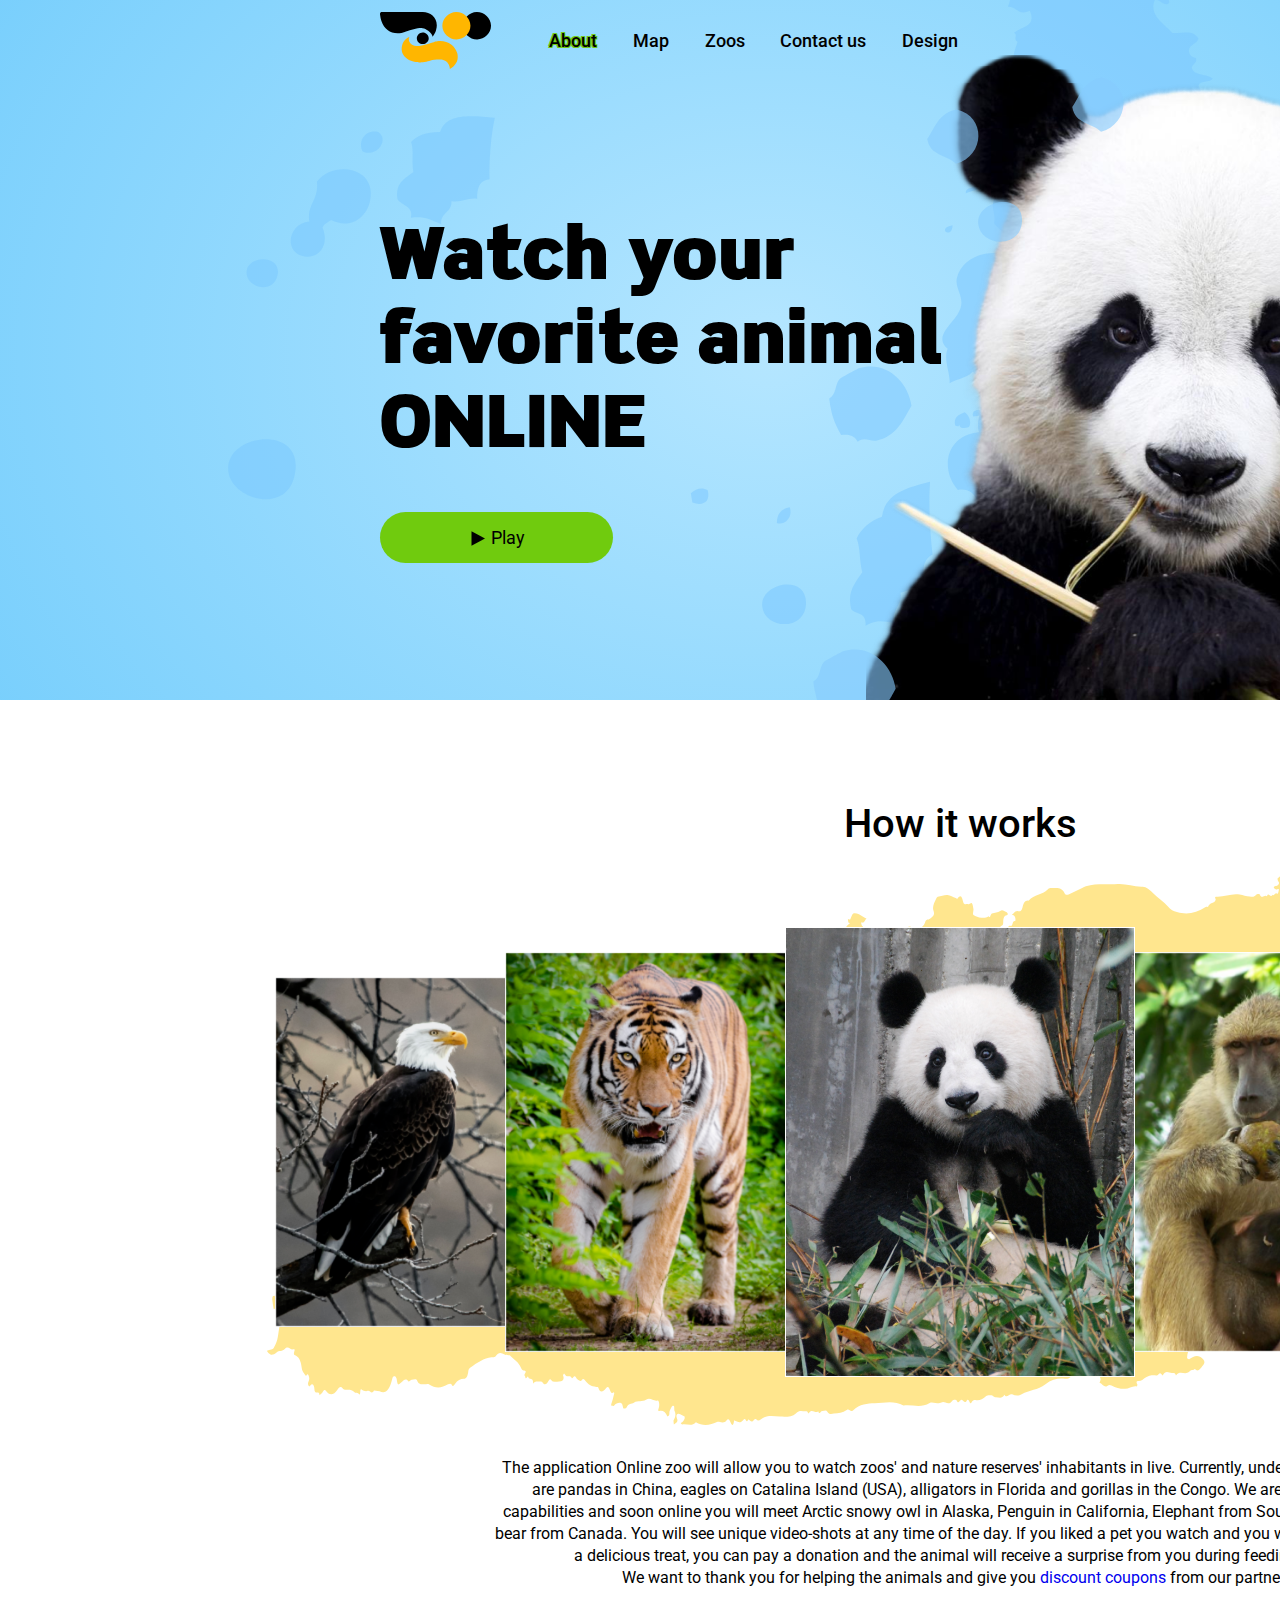
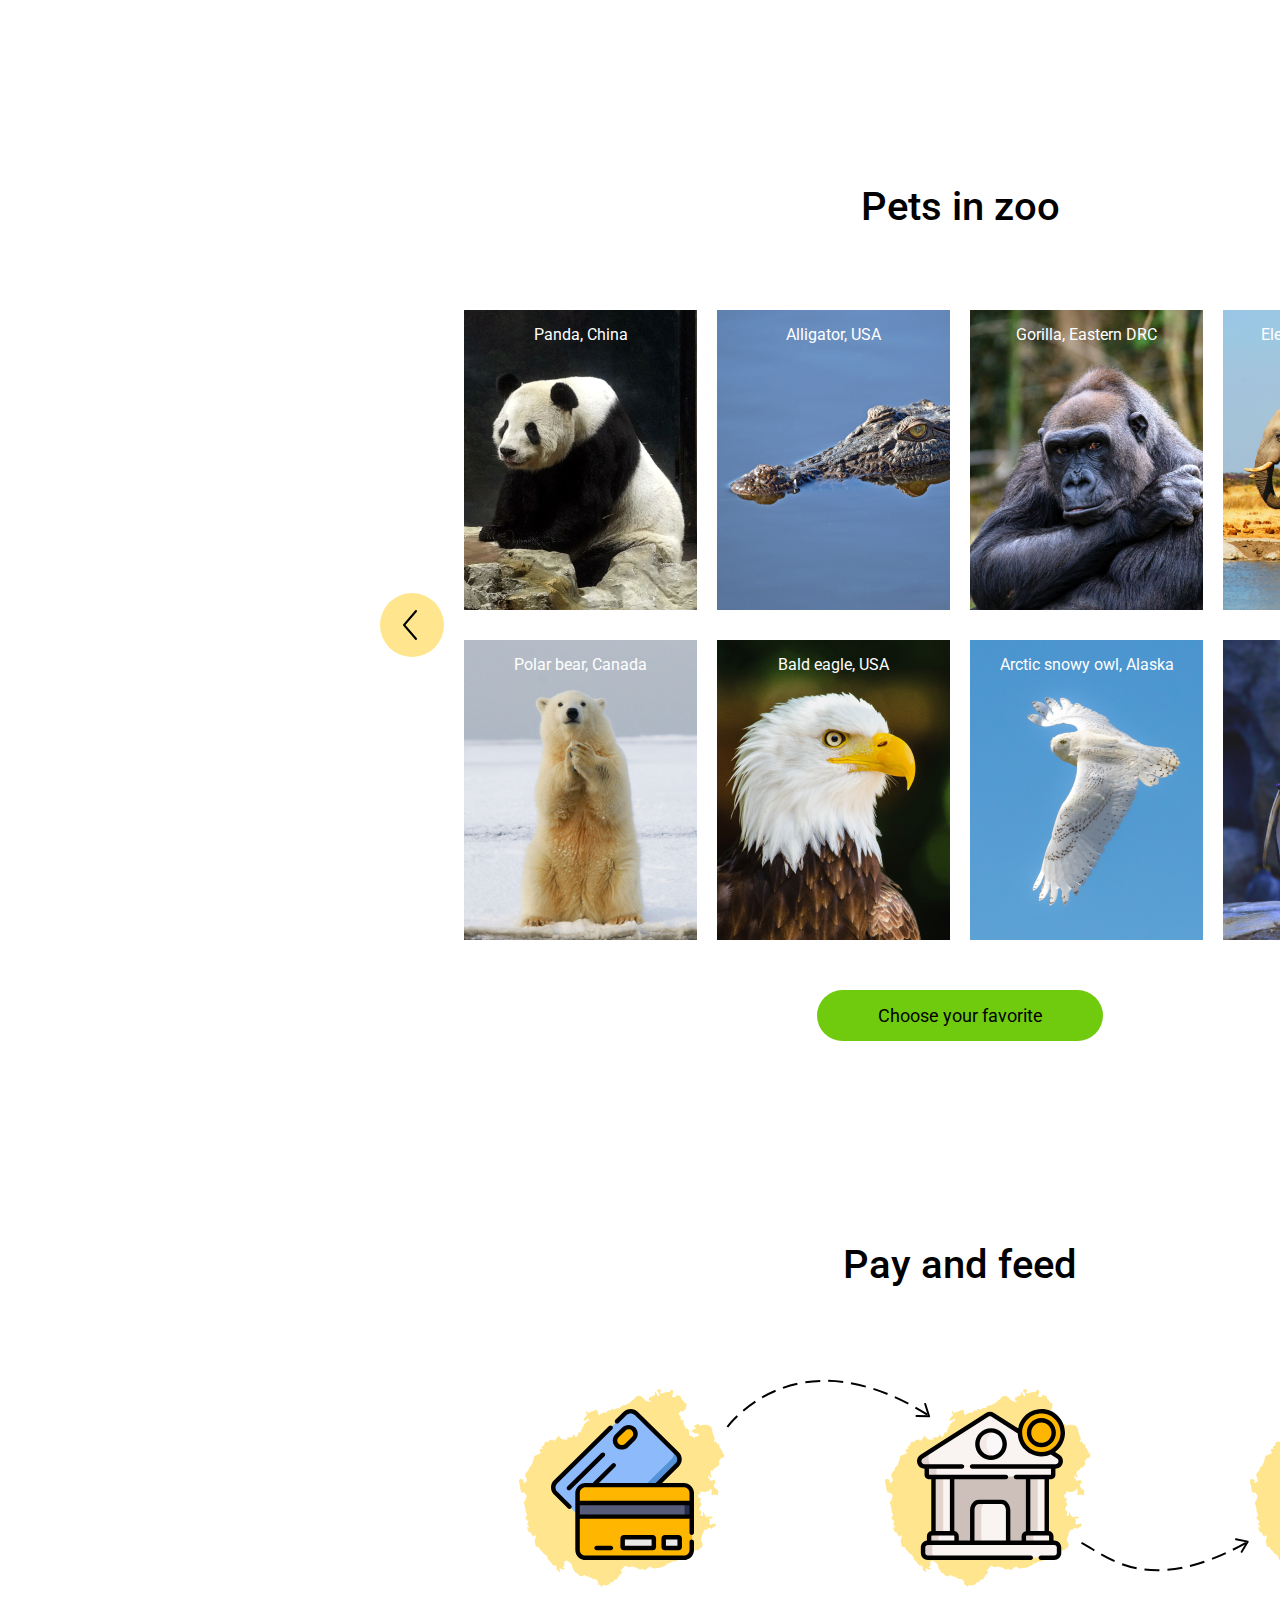
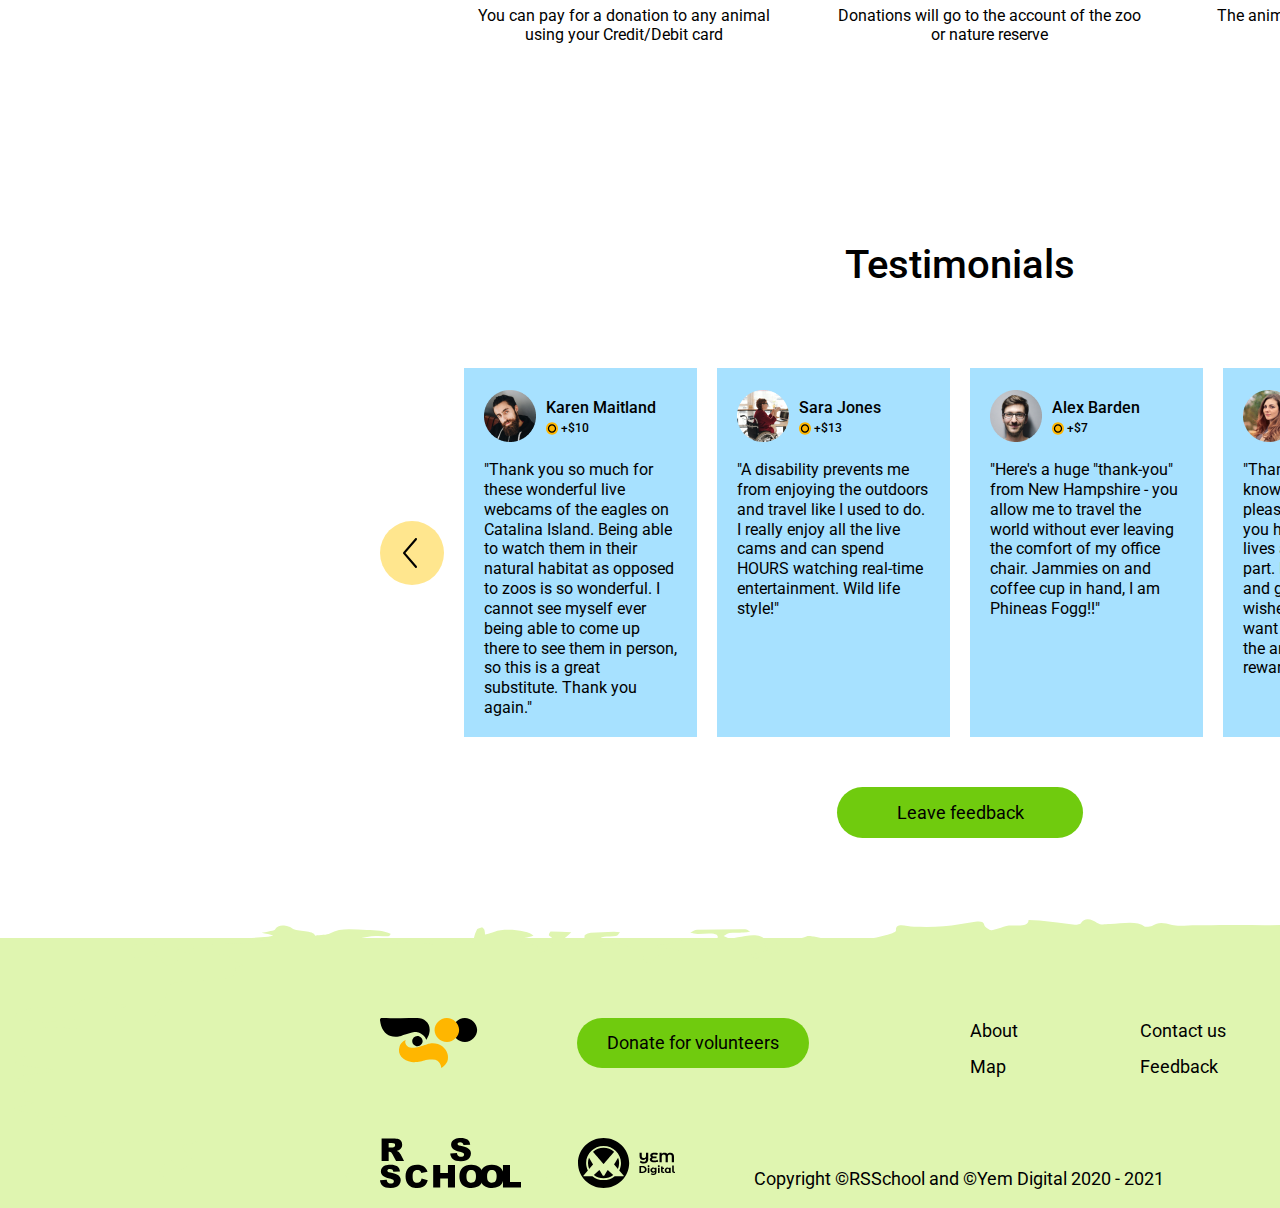
==== online-zoo/index.html @ 1fd4774e "feat: add favicon" ====
<!DOCTYPE html>
<html lang="en">

<head>
    <meta charset="UTF-8">
    <meta http-equiv="X-UA-Compatible" content="IE=edge">
    <meta name="viewport" content="width=device-width, initial-scale=1.0">
    <link rel="preconnect" href="https://fonts.gstatic.com">
    <link href="https://fonts.googleapis.com/css2?family=Roboto:wght@400;500&display=swap" rel="stylesheet">
    <link rel="stylesheet" href="./style-common.css">
    <link rel="stylesheet" href="./pages/landing/style.css">
    <link rel="icon" href="./assets/icons/favicon.png" type="image/x-icon">
    <title>Online Zoo</title>
</head>

<body class="body">
    <h1 class="visually-hidden">Online Zoo</h1>

    <div class="header-block">
        <div class="header-block__content">
            <header class="header">
                <figure name="PageUp" class="header__logo">
                    <a href="./index.html"> <img src="./assets/icons/logo.svg" alt=""></a>
                </figure>
                <nav class="header__navigation">
                    <ul class="header__list">
                        <li><a class="text-shadow" href="#">About</a></li>
                        <li><a class="header__links" href="./pages/map/map.html">Map</a></li>
                        <li><a class="header__links" href="./pages/zoos/panda/panda.html">Zoos</a></li>
                        <li><a class="header__links" href="./pages/404/404.html">Contact us</a></li>
                        <li><a class="header__links"
                                href="https://www.figma.com/file/aBvQMVmI665DtzprpiniuH/online-zoo?node-id=0%3A1">Design</a>
                        </li>
                    </ul>

                </nav>
            </header>
            <div class="header-block__panda"></div>

            <div class="header-block__online">
                <h3 class="header-block__online-title">Watch your favorite animal ONLINE</h3>
            </div>
            <figure>
                <img class="vector1" src="./assets/icons/vector1.svg" alt="">
                <img class="vector2" src="./assets/icons/vector2.svg" alt="">
            </figure>
            <a href="./pages/zoos/panda/panda.html" class="">
                <button class="btn header-block__play">
                    <img class="play__img" src="./assets/icons/play.svg" alt="play">
                    <h5 class="play__text">Play</h5>
                </button>
            </a>

        </div>
    </div>


    <main class="main">


        <div class="how-it-works">
            <figure class="how-it-works__background">
                <img src="./assets/icons/how-it-works__bg-2.svg" class="how-it-works__bg-left" alt="">
                <img src="./assets/icons/how-it-works__bg.svg" class="how-it-works__bg-right" alt="">
            </figure>
            <section class="how-it-works__content">
                <h3 class="how-it-works__title">How it works</h3>
                <ul class="how-it-works__ul">
                    <li><a><img class="how-it-works__li-left" src="./assets/images/hiw-eagle.png"
                                alt="a bald eagle is sitting on a branch"></a></li>
                    <li><a><img class="how-it-works__li-2" src="./assets/images/hiw-tiger.png"
                                alt="a tiger is walking through the forest"></a></li>
                    <li><a><img class="how-it-works__li-center" src="./assets/images/hiw-panda.png"
                                alt="panda is eating a eucalyptus"></a></li>
                    <li><a><img class="how-it-works__li-4" src="./assets/images/hiw-monkey.png"
                                alt="female baboon with a baby is eating some fruit"></a></li>
                    <li><a><img class="how-it-works__li-right" src="./assets/images/hiw-elephant.png"
                                alt="an elephant is walking along the savanna"></a></li>
                </ul>
                <article class="how-it-works__article">
                    <p class="how-it-works__text">The application Оnline zoo will allow you to watch zoos' and nature
                        reserves' inhabitants in live. Currently, under video-surveillance are pandas in China, eagles
                        on
                        Catalina Island (USA), alligators in Florida and gorillas in the Congo. We are expanding our
                        capabilities and soon online you will meet Arctic snowy owl in Alaska, Penguin in California,
                        Elephant from South Africa and Polar bear from Canada. You will see unique video-shots at any
                        time
                        of the day. If you liked a pet you watch and you want to please it with a delicious treat, you
                        can
                        pay a donation and the animal will receive a surprise from you during feeding hours. <br>We want
                        to
                        thank you for helping the animals and give you <span name="link"><a href="#link">discount
                                coupons</a></span>
                        from
                        our
                        partners.</p>
                </article>
            </section>
        </div>



        <div class="pets-in-zoo">
            <section class="pets-in-zoo__content">
                <h2 class="pets-in-zoo__title">Pets in zoo</h2>
                <div class="pets-in-zoo__main">
                    <div class="pets-in-zoo__arrow-left"></div>
                    <ul class="pets-in-zoo__ul">
                        <li>
                            <a href="./pages/zoos/panda/panda.html">
                                <div class=" pets-in-zoo__img pets-in-zoo__panda">
                                    <h3 class="pets-in-zoo__img-text">Panda, China</h3>
                                </div>
                            </a>
                        </li>
                        <li>
                            <a href="./pages/zoos/alligator/alligator.html">
                                <div class=" pets-in-zoo__img pets-in-zoo__aligator">
                                    <h3 class="pets-in-zoo__img-text">Alligator, USA</h3>
                                </div>
                            </a>
                        </li>
                        <li>
                            <a href="./pages/zoos/gorilla/gorilla.html">
                                <div class="pets-in-zoo__img pets-in-zoo__gorilla">
                                    <h3 class="pets-in-zoo__img-text">Gorilla, Eastern DRC</h3>
                                </div>
                            </a>
                        </li>
                        <li>
                            <a>
                                <div class=" pets-in-zoo__img-end-up pets-in-zoo__elephant">
                                    <h3 class="pets-in-zoo__img-text">Elephant, South Africa</h3>
                                </div>
                            </a>
                        </li>
                        <li>
                            <a>
                                <div class="pets-in-zoo__img pets-in-zoo__polar-bear ">
                                    <h3 class="pets-in-zoo__img-text">Polar bear, Canada</h3>
                                </div>
                            </a>
                        </li>
                        <li>
                            <a href="./pages/zoos/eagle/eagle.html">
                                <div class=" pets-in-zoo__img pets-in-zoo__eagle">
                                    <h3 class="pets-in-zoo__img-text">Bald eagle, USA</h3>
                                </div>
                            </a>
                        </li>
                        <li>
                            <a>
                                <div class=" pets-in-zoo__img pets-in-zoo__owl">
                                    <h3 class="pets-in-zoo__img-text">Arctic snowy owl, Alaska
                                    </h3>
                                </div>
                            </a>
                        </li>
                        <li>
                            <a>
                                <div class=" pets-in-zoo__img-end-down pets-in-zoo__penguin">
                                    <h3 class="pets-in-zoo__img-text">Penguin, USA</h3>
                                </div>
                            </a>
                        </li>
                    </ul>
                    <div class="pets-in-zoo__arrow-right"></div>
                </div>
                <a href="./pages/map/map.html" class="">
                    <button class="btn pets-in-zoo__choose-btn">Choose your favorite</button></a>
            </section>
        </div>

        <div class="pay-and-feed">
            <section class="pay-and-feed__content">
                <h2 class="pay-and-feed__title">Pay and feed</h2>
                <div class="pay-and-feed__grafic">
                    <section class="pay-and-feed__block">
                        <img class="pay-and-feed__bg" src="./assets/icons/vector-orange.svg" alt="">
                        <img class="pay-and-feed__img" src="./assets/icons/cards.svg" alt="from bank cards">
                        <p class="pay-and-feed__p">You can pay for a donation to any animal using your Credit/Debit card
                        </p>
                    </section>
                    <section class="pay-and-feed__block">
                        <img class="pay-and-feed__bg" src="./assets/icons/vector-orange.svg" alt="">
                        <img class="pay-and-feed__img" src="./assets/icons/bank.svg" alt="to bank account of zoo">
                        <p class="pay-and-feed__p">Donations will go to the account of the zoo or nature reserve
                        </p>
                    </section>
                    <section class="pay-and-feed__block">
                        <img class="pay-and-feed__bg" src="./assets/icons/vector-orange.svg" alt="">
                        <img class="pay-and-feed__img-animal" src="./assets/icons/panda-eat.svg"
                            alt="result: happy panda eats bamboo">
                        <p class="pay-and-feed__p">The animal will receive a delicious treat during feeding hours
                        </p>
                    </section>
                </div>
                <img class="pay-and-feed__arrowhead" src="./assets/icons/arrowhead.svg" alt="">
                <img class="pay-and-feed__arrowhead-up" src="./assets/icons/arrowhead-up.svg" alt="">
                <img class="pay-and-feed__arrow-dotted" src="./assets/icons/arrow-dotted.svg" alt="">
            </section>
        </div>

        <div class="testimonials__wrapper">
            <section class="testimonials">
                <h2 class="testimonials__title-h2">Testimonials</h2>
                <section class="testimonials__content">
                    <div class="pets-in-zoo__arrow-left"></div>
                    <ul class="testimonials__ul">
                        <li class="testimonials__elem">
                            <section class="testimonials__elem-top">
                                <img class="testimonials__elem-avatar" src="./assets/icons/beard-man.png" width="52"
                                    height="52" alt="">
                                <div class="testimonials__elem-title">
                                    <h4 class="testimonials__elem-h4">Karen Maitland</h4>
                                    <div class="testimonials__elem-donate">
                                        <img class="testimonials__elem-coin" src="./assets/icons/elem-coin.svg" alt="">
                                        <p class="testimonials__elem-dollar-h5">+$10</p>
                                    </div>

                                </div>
                            </section>
                            <p class="testimonials__comment"> "Thank you so much for these wonderful live webcams of the
                                eagles on Catalina Island. Being able to watch them in their natural habitat as opposed
                                to zoos is so wonderful. I cannot see myself ever being able to come up there to see
                                them in person, so this is a great substitute. Thank you again."</p>
                        </li>
                        <li class="testimonials__elem">
                            <section class="testimonials__elem-top">
                                <img class="testimonials__elem-avatar" src="./assets/icons/chair-woman.png" width="52"
                                    height="52" alt="">
                                <div class="testimonials__elem-title">
                                    <h4 class="testimonials__elem-h4">Sara Jones</h4>
                                    <div class="testimonials__elem-donate">
                                        <img class="testimonials__elem-coin" src="./assets/icons/elem-coin.svg" alt="">
                                        <p class="testimonials__elem-dollar-h5">+$13</p>
                                    </div>

                                </div>
                            </section>
                            <p class="testimonials__comment"> "A disability prevents me from enjoying the outdoors and
                                travel like I used to do. I really enjoy all the live cams and can spend HOURS watching
                                real-time entertainment. Wild life style!"</p>
                        </li>
                        <li class="testimonials__elem">
                            <section class="testimonials__elem-top">
                                <img class="testimonials__elem-avatar" src="./assets/icons/glasses-boy.png" width="52"
                                    height="52" alt="">
                                <div class="testimonials__elem-title">
                                    <h4 class="testimonials__elem-h4">Alex Barden</h4>
                                    <div class="testimonials__elem-donate">
                                        <img class="testimonials__elem-coin" src="./assets/icons/elem-coin.svg" alt="">
                                        <p class="testimonials__elem-dollar-h5">+$7</p>
                                    </div>

                                </div>
                            </section>
                            <p class="testimonials__comment">"Here's a huge "thank-you" from New Hampshire - you allow
                                me to travel the world without ever leaving the comfort of my office chair. Jammies on
                                and coffee cup in hand, I am Phineas Fogg!!"</p>
                        </li>
                        <li class="testimonials__elem">
                            <section class="testimonials__elem-top">
                                <img class="testimonials__elem-avatar" src="./assets/icons/hot-girl.png" width="52"
                                    height="52" alt="">
                                <div class="testimonials__elem-title">
                                    <h4 class="testimonials__elem-h4">Alene Ray</h4>
                                    <div class="testimonials__elem-donate">
                                        <img class="testimonials__elem-coin" src="./assets/icons/elem-coin.svg" alt="">
                                        <p class="testimonials__elem-dollar-h5">+$18</p>
                                    </div>

                                </div>
                            </section>
                            <p class="testimonials__comment">"Thank you for all the knowledge, education, pleasure and
                                happiness you have add to all our lives at no expense on our part. My humble thanks and
                                gratitude are being wished for all of you. I want to thank you and feed the animals a
                                small reward"</p>
                        </li>
                    </ul>
                    <div class="pets-in-zoo__arrow-right"></div>

                </section>
                <button class="btn testimonials__btn-feedback">Leave feedback</button>
            </section>
        </div>
    </main>
    <div class="footer__wrapper">

        <footer class="footer">
            <div class="footer__vector"> </div>
            <div class="footer__vector-small"></div>

            <section class="footer__container">

                <section class="footer__first-line">
                    <figure class="footer__logo">
                        <a href="./index.html" class="">
                            <img src="./assets/icons/logo.svg" alt="" width="98px" height="50px">
                        </a>
                    </figure>
                    <button class="btn footer__btn-donate">Donate for volunteers</button>
                    <nav class="footer__navigation">

                        <ul class="footer__nav-block">
                            <li><a class="footer__links" href="#">About</a></li>
                            <li><a class="footer__links" href="./pages/map/map.html">Map</a></li>
                        </ul>
                        <ul class="footer__nav-block">
                            <li><a class="footer__links" href="./pages/404/404.html">Contact us</a></li>
                            <li><a class="footer__links" href="#">Feedback</a></li>
                        </ul>

                    </nav>

                    <ul class="footer__social">
                        <li>
                            <a href="https://www.instagram.com/">
                                <img class="footer__icons" src="./assets/icons/instagram.svg" alt="instagram logo">
                            </a>
                        </li>
                        <li>
                            <a href="https://www.facebook.com/">
                                <img class="footer__icons" src="./assets/icons/facebook.svg" alt="facebook logo">
                            </a>
                        </li>
                        <li>
                            <a href="https://twitter.com/">
                                <img class="footer__icons" src="./assets/icons/twitter.svg" alt="twitter logo">
                            </a>
                        </li>
                        <li>
                            <a class="youtube" href="https://youtu.be/">
                                <img class="footer__icons" src="./assets/icons/youtube.svg" alt="youtube logo">
                            </a>
                        </li>
                    </ul>

                </section>
                <section class="footer__second-line">
                    <figure class="footer__school-logo">
                        <img title="Rolling Scopes School" src="./assets/icons/rs-school.svg"
                            alt="rs school logo">
                        <img title="Yem Digital" src="./assets/icons/yem-digital.svg" alt="yem-digital logo">
                    </figure>
                    <span class="footer__text to-left-text">Copyright ©RSSchool and ©Yem Digital 2020 - 2021</span>
                    <span class="footer__text">Grigoreva Margarita</span>
                </section>
            </section>
        </footer>
    </div>
    <script defer src="./script.js"></script>
    <script defer src="./script-common.js"></script>
</body>

</html>
---- online-zoo/style-common.css ----
@font-face {
    font-family: 'SceneW01-Black';
    src: url(./assets/fonts/12309.ttf);
}
.body {
    margin: 0;
    display: flex;
    flex-direction: column;
}

.visually-hidden {
    position: absolute;
    clip: rect(1px, 1px, 1px, 1px);
    -webkit-clip-path: inset(0px 0px 99.9% 99.9%);
    clip-path: inset(0px 0px 99.9% 99.9%);
    overflow: hidden;
    height: 1px;
    width: 1px;
    padding: 0;
    border: 0;
}


.btn {
    z-index: 5;
    font-family: 'Roboto', sans-serif;
    font-style: normal;
    font-weight: normal;
    font-size: 18px;
    line-height: 21px;
    color: #000000;
    /*  */
    outline: none;
    border: none;
    display: flex;
    flex-direction: column;
    justify-content: center;
    align-items: center;
    padding: 14px 30px 15px;
    /* background-color: Transparent; */

    background: #70CB0E;
    border-radius: 30px;
    cursor: pointer;
    transition: 0.2s linear;


}

.btn:hover {
    background-color: #ffbb00;
    /* background-color: #60af0c; */
    /* background-color: #00791a; */
    /* background-color: orange; */
    /* position: relative; */
    /* top:-1px; */
    text-shadow: orange 1px 1px 0;
    transform: scale(1.05);

}

btn:active {
    box-shadow: inset 0 0 5px rgba(0, 0, 0, .5);
    background: #8F5613;
    border: 2px solid #8F5613;
}

/*#region header*/
/* .header-block {
    min-width: 1920px;
    width: 100%;
    height: 700px;
    background: radial-gradient(71.89% 152.21% at 40.1% 50%,
            #B5E6FF 0%,
            #59C3FB 100%);
} */

.header {
    /* position: relative; */
    z-index: 10;
    width: 1920px;
    height: 80px;
    user-select: none;
    position: relative;
    margin: 0 auto;
}

.header__logo {
    z-index: 2;
    position: absolute;
    width: 112px;
    height: 57px;
    left: 380px;
    top: 0px;
    border-radius: 3px;
    margin-inline-start: 0px;
    margin-inline-end: 0px;
    margin-top: 12px;
}

.header__navigation {
    position: absolute;
    width: 409px;
    height: 21px;
    left: 549px;
    top: 30px;
}

.header__list {
    margin: 0;
    padding: 0px;
    list-style: none;
    display: flex;
    flex-direction: row;
    justify-content: space-between;
}

.header__links {
    width: 49px;
    height: 21px;
    left: 0px;
    top: 0px;

    font-family: 'Roboto', sans-serif;
    font-style: normal;
    font-weight: 500;
    font-size: 18px;
    line-height: 21px;
    text-decoration: none;
    color: #000000;
    transition: 0.3s linear;
}

.header__links:hover {
    color: #18c23d;

text-shadow: #70cb0e 1px 1px 0;

}

.text-shadow {
    width: 49px;
    height: 21px;
    left: 0px;
    top: 0px;

    font-family: 'Roboto', sans-serif;
    font-style: normal;
    font-weight: 500;
    font-size: 18px;
    line-height: 21px;
    text-decoration: none;
    color: #000000;
    transition: 0.3s linear;

    text-shadow: #70cb0e 1px 1px 0, #70cb0e -1px -1px 0,
        #70cb0e -1px 1px 0, #70cb0e 1px -1px 0;
        cursor: default;

}

/*#endregion header */

/*#region footer */

.footer__wrapper {

    min-width: 1920px;
    width: 100%;
    height: 270px;
    left: 0px;
    right: 0px;
    /* ! не удалять !  */
    background-color: #DFF5B0;
}

.footer {
    position: relative;
    margin: auto;
    height: 270px;
    width: 1920px;
    top: 0px;
}

.footer__vector {
    z-index: 0;
    position: absolute;
    background-repeat: no-repeat;
    width: 100%;
    margin: 0px;
    left: 0.68%;
    right: -0.09%;
    top: -7%;
    bottom: 10.27%;
    background-image: url(./assets/icons/footer-vect-big.svg);
}

.footer__vector-small {
    background-repeat: no-repeat;
    z-index: 0;
    position: absolute;
    left: 6.7%;
    right: 90.67%;
    top: 1.76%;
    bottom: 89.58%;
    transform: matrix(1, -0.03, 0.04, 1, 0, 0);
    background-image: url(./assets/icons/footer-vect-small.svg);

}

.footer__container {
    position: relative;
    z-index: 1;
    width: 1160px;
    padding-top: 80px;
    margin: 0 auto;

}

.footer__first-line {
    max-width: 1160px;
    display: flex;
    justify-content: space-between;

}

.footer__logo {
    margin: 0px;
    

}

.footer__btn-donate {
    height: 50px;
    position: relative;
    left: -29px;
}

.footer__navigation {
    text-decoration: none;
    display: flex;
    width: 256px;
    height: 57px;
    justify-content: space-between;
    position: relative;
    top: 2px;
    right: -4px;
}

.footer__nav-block {
    align-items: flex-start;
    list-style: none;
    display: flex;
    flex-direction: column;
    justify-content: space-between;
    padding: 0px;
    margin: 0;
    /* width:90px; */
}

.footer__links {
    text-decoration: none;
    list-style: none;
    font-family: Roboto;
    font-style: normal;
    font-weight: normal;
    font-size: 18px;
    line-height: 21px;
    color: #000000;
transition: 0.2s linear;

}


.footer__links:hover {
/* position: relative; */
/* top:-1px; */
color: #18c23d;

text-shadow: #70cb0e 1px 1px 0;
/* color: #333; */
/* font-size: 18.5px; */
/* line-height: 22px; */

/* transform: scale(1.6); */


}

.footer__social {
    width: 190px;
    height: 40px;
    list-style: none;
    display: flex;
    flex-direction: row;
    justify-content: space-between;
    padding: 0px;
    margin: 0;
}

.footer__icons {
   
    cursor: pointer;
    transition: 0.3s linear;
    border-radius: 50%;
    background-color:white;
}
.footer__icons:hover {
    transform: scale(1.1);
}

.footer__second-line {
    max-width: 1160px;
    display: flex;
    justify-content: space-between;
    margin-top: 63px;
}

.footer__school-logo {
    width: 295px;
    height: 50px;
    margin: 0;
    display: flex;
    justify-content: space-between;
}

.footer__text {
    display: flex;
    align-items: flex-end;
    font-family: Roboto;
    font-style: normal;
    font-weight: normal;
    font-size: 18px;
    line-height: 21px;
    color: #000000;
    -moz-user-select: none;
    user-select: none;
    position: relative;
    /* right: 69px; */
    top: 1px;

}

.to-left-text {
    position: relative;
    right: 69px;
}

/*#endregion footer*/
---- online-zoo/pages/landing/style.css ----
.body {
    margin: 0;
    display: flex;
    flex-direction: column;
}

/*#region header-block  */
.header-block {
    min-width: 1920px;
    width: 100%;
    height: 700px;
    background: radial-gradient(71.89% 152.21% at 40.1% 50%,
            #B5E6FF 0%,
            #59C3FB 100%);
}



.header-block__content {
    margin-left: auto;
    margin-right: auto;
    width: 1920px;
    height: 700px;
    position: relative;
    top: 0px;
}



.header-block__panda {
    /* position: relative; */
    z-index: 2;
    position: absolute;
    width: 693px;
    height: 645px;
    right: 361px;
    top: 55px;
    background: url(../../assets/images/panda\ 1.png);
    background-position: center;
}

.header-block__online {
    z-index: 1;
    position: absolute;
    width: 570px;
    height: 252px;
    left: 380px;
    top: 210px;
}

.header-block__online-title {
    /* position: relative;
    z-index: 5; */
    /*! название в сафари накрвывает */
    font-family: 'SceneW01-Black', sans-serif;
    font-style: normal;
    font-weight: 900;
    font-size: 70px;
    line-height: 120%;
    margin: 0;
    letter-spacing: 0.03em;
    color: #000000;
}

/*#region vectors */
.drops1 {
    z-index: -1;
    position: absolute;
    width: 833.74px;
    height: 763.79px;
    left: 804px;
    top: -28px;
}

.vector1 {
    z-index: 3;
    position: absolute;
    width: 833.74px;
    height: 763.79px;
    left: 804px;
    top: -32px;
}

.vector2 {
    z-index: 0;
    position: absolute;
    width: 1046.85px;
    height: 904.96px;
    left: 219.02px;
    top: -101px;

}

.drops2 {
    position: absolute;
    width: 1046.85px;
    height: 904.96px;
    left: 219.02px;
    top: -181px;
}


.header-block__drops1-vector1 {
    /* position: absolute; */
    z-index: 1;

    position: absolute;
    width: 175.29px;
    height: 152.43px;
    right: 313.88px;
    top: 5px;

    /* width: 147.17px;
    height: 158.96px;
    right: 301.83px;
    top: 492.36px; */

    /* background: rgba(108, 193, 255, 0.59); */
    /* transform: rotate(-0.14deg); */
}

.header-block__drops1-vector2 {

    position: absolute;
    width: 81.34px;
    height: 77.37px;
    right: 406.63px;
    top: 217px;

    /* background: rgba(134, 203, 253, 0.61); */
    /* transform: rotate(15deg); */
}

.header-block__drops1-vector3 {
    position: absolute;
    width: 51.52px;
    height: 54.77px;
    right: 407.31px;
    top: 396px;

    /* background: rgba(108, 193, 255, 0.61); */
    /* transform: rotate(15deg); */
}

.header-block__drops1-vector3 {

    position: absolute;
    width: 51.52px;
    height: 54.77px;
    right: 407.31px;
    top: 396px;

    /* background: rgba(108, 193, 255, 0.61); */
    /* transform: rotate(15deg); */

}

.header-block__drops1-vector3 {
    position: absolute;
    width: 67.38px;
    height: 76.96px;
    right: 428.7px;
    top: 300px;

    /* background: rgba(134, 203, 253, 0.61); */
    /* transform: rotate(15deg); */
}

.header-block__drops1-vector5 {

    position: absolute;
    width: 175.29px;
    height: 152.43px;
    right: 246.88px;
    top: -28px;

    /* background: rgba(108, 193, 255, 0.59); */
    /* transform: rotate(37.04deg); */
}

.header-block__drops1-vector6 {

    position: absolute;
    width: 43.31px;
    height: 40.89px;
    right: 892.1px;
    top: 196px;

    /* background: rgba(134, 203, 253, 0.61); */
    /* transform: rotate(15deg); */
}

.header-block__drops1-vector7 {
    position: absolute;
    width: 49.55px;
    height: 52.68px;
    right: 788.81px;
    top: 72px;

    /* background: rgba(134, 203, 253, 0.61);
    transform: rotate(15deg); */
}

.header-block__drops1-vector8 {
    position: absolute;
    width: 49.55px;
    height: 52.68px;
    right: 933.81px;
    top: 104px;
    /*     
    background: rgba(134, 203, 253, 0.61);
    transform: rotate(15deg); */
}

.header-block__drops1-vector9 {
    position: absolute;
    width: 81.34px;
    height: 77.37px;
    right: 1014.63px;
    top: 640px;
    /*     
    background: rgba(134, 203, 253, 0.61);
    transform: rotate(15deg); */
}

.header-block__drops2-vector1 {

    position: absolute;
    width: 43.31px;
    height: 40.89px;
    right: 1108.1px;
    top: 577px;
    /* 
background: rgba(122, 199, 255, 0.51);
transform: rotate(15deg); */
}

.header-block__drops2-vector2 {

    position: absolute;
    width: 30.71px;
    height: 28.99px;
    right: 1633.94px;
    top: 251.17px;
    /*     
    background: rgba(120, 198, 255, 0.47);
    transform: rotate(27.58deg); */
}

.header-block__drops2-vector3 {
    position: absolute;
    width: 66.3px;
    height: 62.39px;
    right: 1605.79px;
    top: 423.29px;
    /*     
    background: rgba(120, 198, 255, 0.47);
    transform: rotate(27.58deg); */
}

.header-block__drops2-vector4 {
    position: absolute;
    width: 86.77px;
    height: 127.62px;
    right: 1394.14px;
    top: 87px;
    /*     
    background: rgba(120, 198, 255, 0.47);
    transform: rotate(27.58deg); */
}

.header-block__drops2-vector5 {

    position: absolute;
    width: 57.29px;
    height: 100.29px;
    right: 1533.27px;
    top: 156px;

    /* background: rgba(120, 198, 255, 0.47);
transform: rotate(27.58deg); */
}

.header-block__drops2-vector6 {
    position: absolute;
    width: 19.53px;
    height: 24.59px;
    right: 1531.83px;
    top: 125.29px;

    /* background: rgba(120, 198, 255, 0.47);
    transform: rotate(27.58deg); */
}

.header-block__drops2-vector7 {
    position: absolute;
    width: 246.99px;
    height: 669.57px;
    right: 645.71px;
    top: -181px;
    z-index: 0;
    /*     
    background: rgba(122, 199, 255, 0.51);
    transform: rotate(15deg); */
}

.header-block__drops2-vector8 {
    position: absolute;
    width: 17.84px;
    height: 16.44px;
    right: 1209.33px;
    top: 484.24px;

    /* background: rgba(122, 199, 255, 0.51);
    transform: rotate(15deg); */
}

.header-block__drops2-vector9 {
    position: absolute;
    width: 11.51px;
    height: 18.47px;
    right: 1127.58px;
    top: 503.49px;

    /* background: rgba(122, 199, 255, 0.51);
    transform: rotate(15deg); */
}

.header-block__drops2-vector10 {
    position: absolute;
    width: 81.34px;
    height: 77.37px;
    right: 998.36px;
    top: 355.58px;

    /* background: rgba(122, 199, 255, 0.51);
    transform: rotate(15deg); */
}

.header-block__drops2-vector11 {
    position: absolute;
    width: 77.57px;
    height: 155.84px;
    right: 966.66px;
    top: 465.72px;

    /* background: rgba(122, 199, 255, 0.51);
    transform: rotate(15deg); */
}

.header-block__drops2-vector12 {
    position: absolute;
    width: 80.79px;
    height: 141.44px;
    right: 919.11px;
    top: 566.43px;

    /* background: rgba(122, 199, 255, 0.51); */
    /* transform: rotate(15deg); */
}

.header-block__drops2-vector13 {

    position: absolute;
    width: 15.59px;
    height: 15.82px;
    right: 946.72px;
    top: 408.92px;

    /* background: rgba(122, 199, 255, 0.51);
transform: rotate(15deg); */
}

.header-block__drops2-vector14 {

    position: absolute;
    width: 27.54px;
    height: 34.68px;
    right: 920.01px;
    top: 518.72px;

    /* background: rgba(122, 199, 255, 0.51); */
    /* transform: rotate(15deg); */
}

.header-block__drops2-vector15 {

    position: absolute;
    width: 7.99px;
    height: 8.36px;
    right: 937.75px;
    top: 406.76px;

    /* background: rgba(122, 199, 255, 0.51); */
    /* transform: rotate(15deg); */
}

.header-block__drops2-vector16 {

    position: absolute;
    width: 6.57px;
    height: 8.37px;
    right: 966.85px;
    top: 222.1px;

    /* background: rgba(122, 199, 255, 0.51); */
    /* transform: rotate(15deg); */
}




/*#endregion vectors */





.header-block__play {
    flex-direction: row;
    position: absolute;
    width: 233px;
    height: 51px;
    left: 380px;
    top: 512px;

}


.play__img {
    position: static;
    width: 17px;
    height: 15px;
    left: 18px;
    /* top: 2px; */
    margin: 3px 4px 1px 1px;

}

.play__text {
    position: static;
    width: 34px;
    height: 21px;
    left: 24px;
    top: 0px;

    font-family: 'Roboto', sans-serif;
    font-style: normal;
    font-weight: normal;
    font-size: 18px;
    line-height: 21px;

    color: #000000;
    margin: 0;
}

/*#endregion header-block */


/*#region main */
.main {
    width: 100vw;
    margin: 0;
    /* height: 100vw; */
}




/*#region how-it-works*/
.how-it-works {
    margin: auto;
    width: 1920px;
    height: 983px;
    position: relative;
    display: flex;
    justify-content: center;
    background-color: white;
}

.how-it-works__background {
    margin: 0;
}



.how-it-works__bg-left {
    position: absolute;
    width: 863px;
    height: 272px;
    left: calc(50% - 863px/2 + 240.5px);
    top: 176px;
}

.how-it-works__bg-right {
    position: absolute;
    width: 951px;
    height: 354px;
    left: calc(50% - 951px/2 - 217.5px);
    top: 371px;
}


.how-it-works__content {
    display: flex;
    align-self: center;
    width: 1370px;
    height: 783px;
    flex-direction: column;
    justify-content: space-between;
    z-index: 1;
}

.how-it-works__title {
    margin: auto;
    font-family: 'Roboto', sans-serif;
    font-style: normal;
    font-weight: 500;
    font-size: 40px;
    line-height: 47px;
    color: #000000;
    margin-top: 0;
    margin-bottom: 0;
}

.how-it-works__ul {
    position: relative;
    top: 2px;
    display: flex;
    width: 1370px;
    height: 450px;
    list-style: none;
    justify-content: space-between;
    padding-inline-start: 0px;
    align-items: center;
    /*  */
    /* padding-bottom: 0px; */
}

.how-it-works__li-left {
    position: relative;
    width: 250px;
    height: 350px;
    margin-right: -20px;
}

.how-it-works__li-2 {
    position: relative;
    width: 300px;
    height: 400px;
    margin-right: -20px;
}

.how-it-works__li-center {
    position: relative;
    width: 350px;
    height: 450px;
    z-index: 4;
}

.how-it-works__li-4 {
    position: relative;
    width: 300px;
    height: 400px;
    margin-left: -20px;
    z-index: 3;
}

.how-it-works__li-right {
    position: relative;
    width: 250px;
    height: 350px;
    margin-left: -20px;
}

.how-it-works__article {
    width: 933px;
    height: 126px;
    margin-top: 0;
    margin-bottom: 0;
    margin-left: calc(50% - 933px/2 - 0.5px);
    ;
    margin-right: auto;
    font-family: 'Roboto', sans-serif;
    font-style: normal;
    font-weight: normal;
    font-size: 16px;
    line-height: 130%;
    color: #000000;
}

.how-it-works__text {
    text-align: center;
    margin-top: 0;
    margin-bottom: 0;
    font-family: 'Roboto', sans-serif;
    /* line-height: 2; */
    font-style: normal;
    font-weight: 400;
    font-size: 16px;
    line-height: 137%;
    color: #000000;
}


/*#endregion how-it-works*/



/*#region pets-in-zoo*/
/*Pets in zoo*/

.pets-in-zoo {
    display: flex;
    margin: auto;
    width: 1920px;
    height: 1058px;
    justify-content: center;
    align-items: center;
}

.pets-in-zoo__content {
    display: flex;
    width: 1160px;
    height: 858px;
    flex-direction: column;
    justify-content: space-between;
}

.pets-in-zoo__title {
    margin: auto;
    margin-bottom: 80px;
    width: 199px;
    height: 47px;

    font-family: 'Roboto', sans-serif;
    font-style: normal;
    font-weight: 500;
    font-size: 40px;
    line-height: 47px;

    color: #000000;
}

.pets-in-zoo__choose-btn {
    margin: auto;
    margin-top: 50px;
    width: 286px;
    height: 51px;
}

.pets-in-zoo__ul {
    list-style: none;
    padding-inline-start: 0px;
    display: flex;
    width: 992px;
    height: 630px;
    flex-wrap: wrap;
    margin-top: 0;
}

.pets-in-zoo__main {
    width: 1160px;
    height: 630px;
    display: flex;
    justify-content: space-between;
}

.pets-in-zoo__img {
    width: 233px;
    height: 300px;
    /* box-shadow: inset 0px 4px 4px rgba(0, 0, 0, 0.25); */
    margin-right: 20px;
    margin-bottom: 30px;
    position: relative;
    background-size: 100%;
    transition: 0.3s linear;


}

.pets-in-zoo__img-end-up {
    position: relative;
    font-family: 'Roboto', sans-serif;
    font-style: normal;
    font-weight: normal;
    font-size: 16px;
    line-height: 19px;
    color: #FFFFFF;
    margin-bottom: 30px;
    width: 233px;
    height: 300px;
    transition: 0.3s linear;

}

a {
    text-decoration: none;
}

.pets-in-zoo__img-end-down {
    position: relative;
    width: 233px;
    height: 300px;
    transition: 0.3s linear;

}



.pets-in-zoo__img-text {
    font-family: 'Roboto', sans-serif;
    font-weight: 400;
    font-style: normal;
    font-weight: normal;
    font-size: 16px;
    line-height: 19px;
    color: #FFFFFF;
    cursor: pointer;
    text-align: center;
    padding-top: 15px;
    margin-top: 0;
}

.pets-in-zoo__panda {

    background: url(../../assets/images/panda.png);

}

.pets-in-zoo__panda:hover {
    transform: scale(1.09);
}

.pets-in-zoo__aligator:hover {
    transform: scale(1.09);
}

.pets-in-zoo__aligator {
    background: url(../../assets/images/aligator.png);

}

.pets-in-zoo__gorilla:hover {
    transform: scale(1.09);
}

.pets-in-zoo__gorilla {
    background: url(../../assets/images/gorilla.png);

}

.pets-in-zoo__elephant:hover {
    transform: scale(1.09);
}

.pets-in-zoo__elephant {
    background: url(../../assets/images/elephant.png);

}

.pets-in-zoo__polar-bear:hover {
    transform: scale(1.09);
}

.pets-in-zoo__polar-bear {
    background: url(../../assets/images/polar-bear.png);

}

.pets-in-zoo__eagle:hover {
    transform: scale(1.09);
}

.pets-in-zoo__eagle {
    background: url(../../assets/images/eagle.png);
}

.pets-in-zoo__owl:hover {
    transform: scale(1.09);
}

.pets-in-zoo__owl {
    background: url(../../assets/images/owl.png);

}

.pets-in-zoo__penguin:hover {
    transform: scale(1.09);
}

.pets-in-zoo__penguin {
    background: url(../../assets/images/penguin.png);

}


.pets-in-zoo__arrow-left {
    align-self: center;
    width: 64px;
    height: 64px;
    background: url(../../assets/icons/arrow-left.svg);
    transition: 0.3s linear;
}

.pets-in-zoo__arrow-right {
    align-self: center;
    width: 64px;
    height: 64px;
    background: url(../../assets/icons/arrow-right.svg);
    /* transform: rotate(-180deg); */

    transition: 0.3s linear;
}

/* .arrow-right {
    transform: rotate(-180deg);
    position: relative;
    bottom: 2px;
} */

.pets-in-zoo__arrow-left:hover,
.pets-in-zoo__arrow-right:hover {

    transform: scale(1.2);
}



/*#endregion pets-in-zoo*/

/*#region pay-and-feed*/

.pay-and-feed {
    margin: auto;
    /* margin-: auto; */
    width: 1920px;
    height: 600px;
    position: relative;
    display: flex;
    justify-content: center;
}

.pay-and-feed__content {
    width: 992px;
    height: 400px;
    /* margin: 0 auto; */
    align-self: center;
    display: flex;
    flex-direction: column;
    justify-content: space-between;
}

.pay-and-feed__title {
    font-family: 'Roboto', sans-serif;
    font-style: normal;
    font-weight: 500;
    font-size: 40px;
    line-height: 47px;
    margin: 0;

    text-align: center;
}

.pay-and-feed__grafic {
    position: relative;
    width: 1051px;
    height: 273px;
    display: flex;
    justify-content: space-between;
    overflow: visible;
}

.pay-and-feed__first-block {
    width: 320px;
    height: 276px;
    position: relative;
    /* margin-right: 46px; */
}

.pay-and-feed__bg {
    position: absolute;
    top: 21px;
    left: 54px;
}

.pay-and-feed__img {
    position: absolute;
    height: 151px;
    left: 87px;
    top: 41px;
}

.pay-and-feed__p {
    margin: 0px;
    position: absolute;
    width: 320px;
    height: 38px;
    left: 0px;
    top: 238px;
    font-family: 'Roboto', sans-serif;
    font-style: normal;
    font-weight: normal;
    font-size: 16px;
    line-height: 19px;
    text-align: center;
}

.pay-and-feed__second-block {
    width: 320px;
    height: 276px;
    position: relative;
    /* margin-right: 45px; */
}

.pay-and-feed__block {
    width: 320px;
    height: 276px;
    position: relative;
}



.pay-and-feed__img-animal {
    position: absolute;
    height: 151px;
    left: 98px;
    right: 89px;
    top: 49px;
}


.pay-and-feed__arrowhead {
    position: absolute;
    width: 20px;
    height: 15px;
    left: 913px;
    top: 262px;
}

.pay-and-feed__arrowhead-up {
    position: absolute;
    width: 20px;
    height: 15px;
    left: 1232px;
    top: 397px;
}

.pay-and-feed__arrow-dotted {
    position: absolute;
    width: 520.67px;
    height: 405.09px;
    left: 726px;
    top: 132px;

}


/*#endregion pay-and-feed*/

/*#region Testimonials*/

.testimonials__wrapper {
    width: 1920px;
    height: 797px;
    margin: 0 auto;

}


.testimonials {
    width: 1160px;
    height: 797px;
    /* margin-top: 3341px; */
    margin: 0 auto;
    display: flex;
    flex-direction: column;
    /* justify-content: space-between; */
}

.testimonials__title-h2 {
    /* margin: 100px auto 80px; */
    /* position: absolute; */
    text-align: center;
    justify-content: center;
    width: 231px;
    height: 47px;
    /* left: calc(50% - 231px/2 + 0.5px); */
    /* H2 */
    font-family: Roboto;
    font-style: normal;
    font-weight: 500;
    font-size: 40px;
    line-height: 47px;
    text-align: center;
    color: #000000;

    /*  */
    /* top: 100px; */
    /* padding-top: 100px; */
    margin: 100px auto 80px;

}

.testimonials__content {
    /* width: 1190px; */
    width: 1160px;
    height: 369px;
    margin: 0 auto;
    display: flex;
    justify-content: space-between;
    /* height: 630px; */
    /* display: flex; */
    /* justify-content: space-between; . */

}

.testimonials__btn-feedback {
    width: 246px;
    height: 51px;
    margin: 50px auto;
}


.testimonials__ul {
    display: flex;
    /* ju */
    width: 992px;
    margin: 0;
    padding: 0;
    list-style: none;
    justify-content: space-between;


}


.testimonials__elem {
    width: 233px;
    height: 369px;
    background: #A7E1FF;
}

.testimonials__elem-top {
    width: 193px;
    height: 52px;
    margin: 22px 20px 18px 20px;
    display: flex;
}

.testimonials__elem-title {
    height: 37px;
    margin: 8px 0 0 10px;
    /* display: flex;
display: column; */
    /* margin-left:10px; */
}

.testimonials__elem-h4 {
    margin: 0 0 4px 0;
    font-family: Roboto;
    font-style: normal;
    font-weight: 500;
    font-size: 16px;
    line-height: 120%;
    color: #000000;
}

.testimonials__elem-donate {
    display: flex;

}




.testimonials__elem-dollar-h5 {
    margin: 0 0 0 3px;
    font-family: Roboto;
    font-style: normal;
    font-weight: 500;
    font-size: 12px;
    line-height: 120%;
}


.testimonials__comment {
    margin: 18px 20px 0 20px;
    width: 193px;
    height: 209px;


    font-family: Roboto;
    font-style: normal;
    font-weight: normal;
    font-size: 16px;
    line-height: 124%;
    /* line-height: 1.25; */
    /* or 19px */


    /* Style_2 */

    color: #000000;
}

/*#endregion Testimonials */


/*#endregion main */
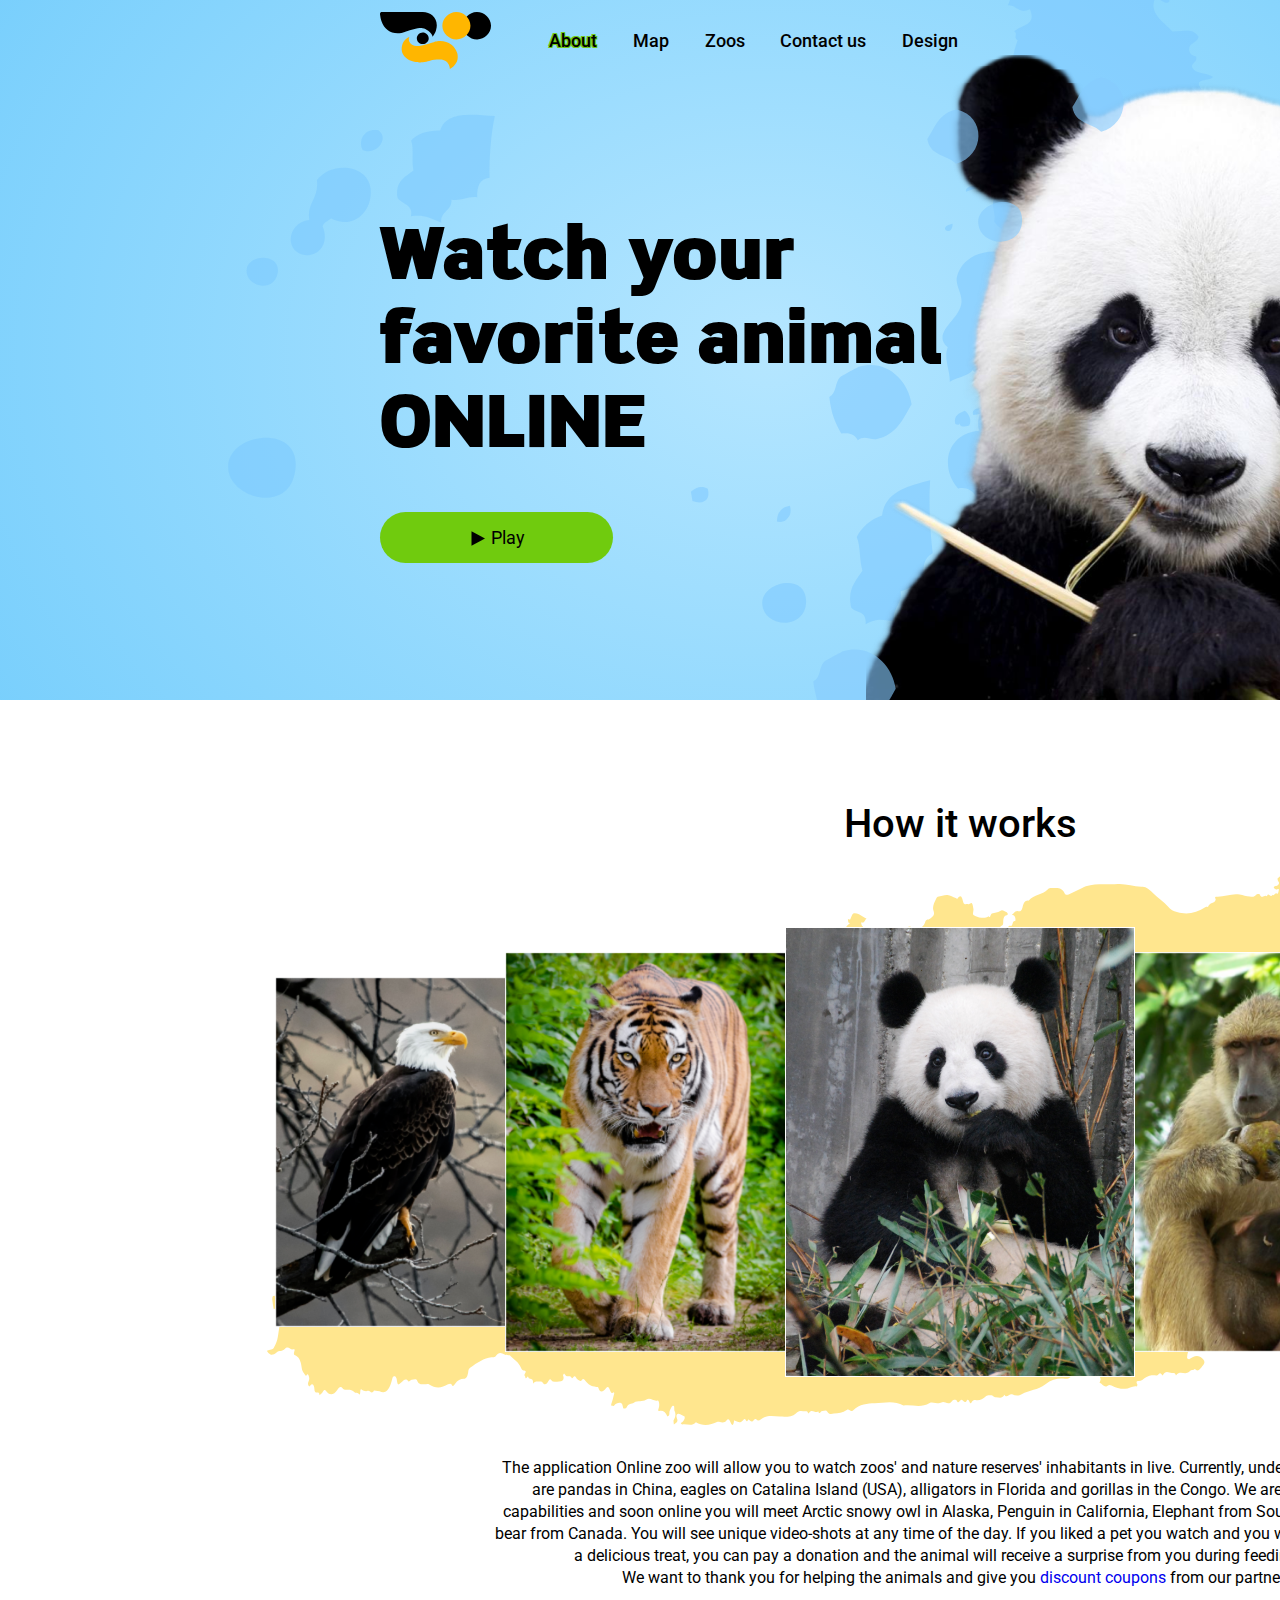
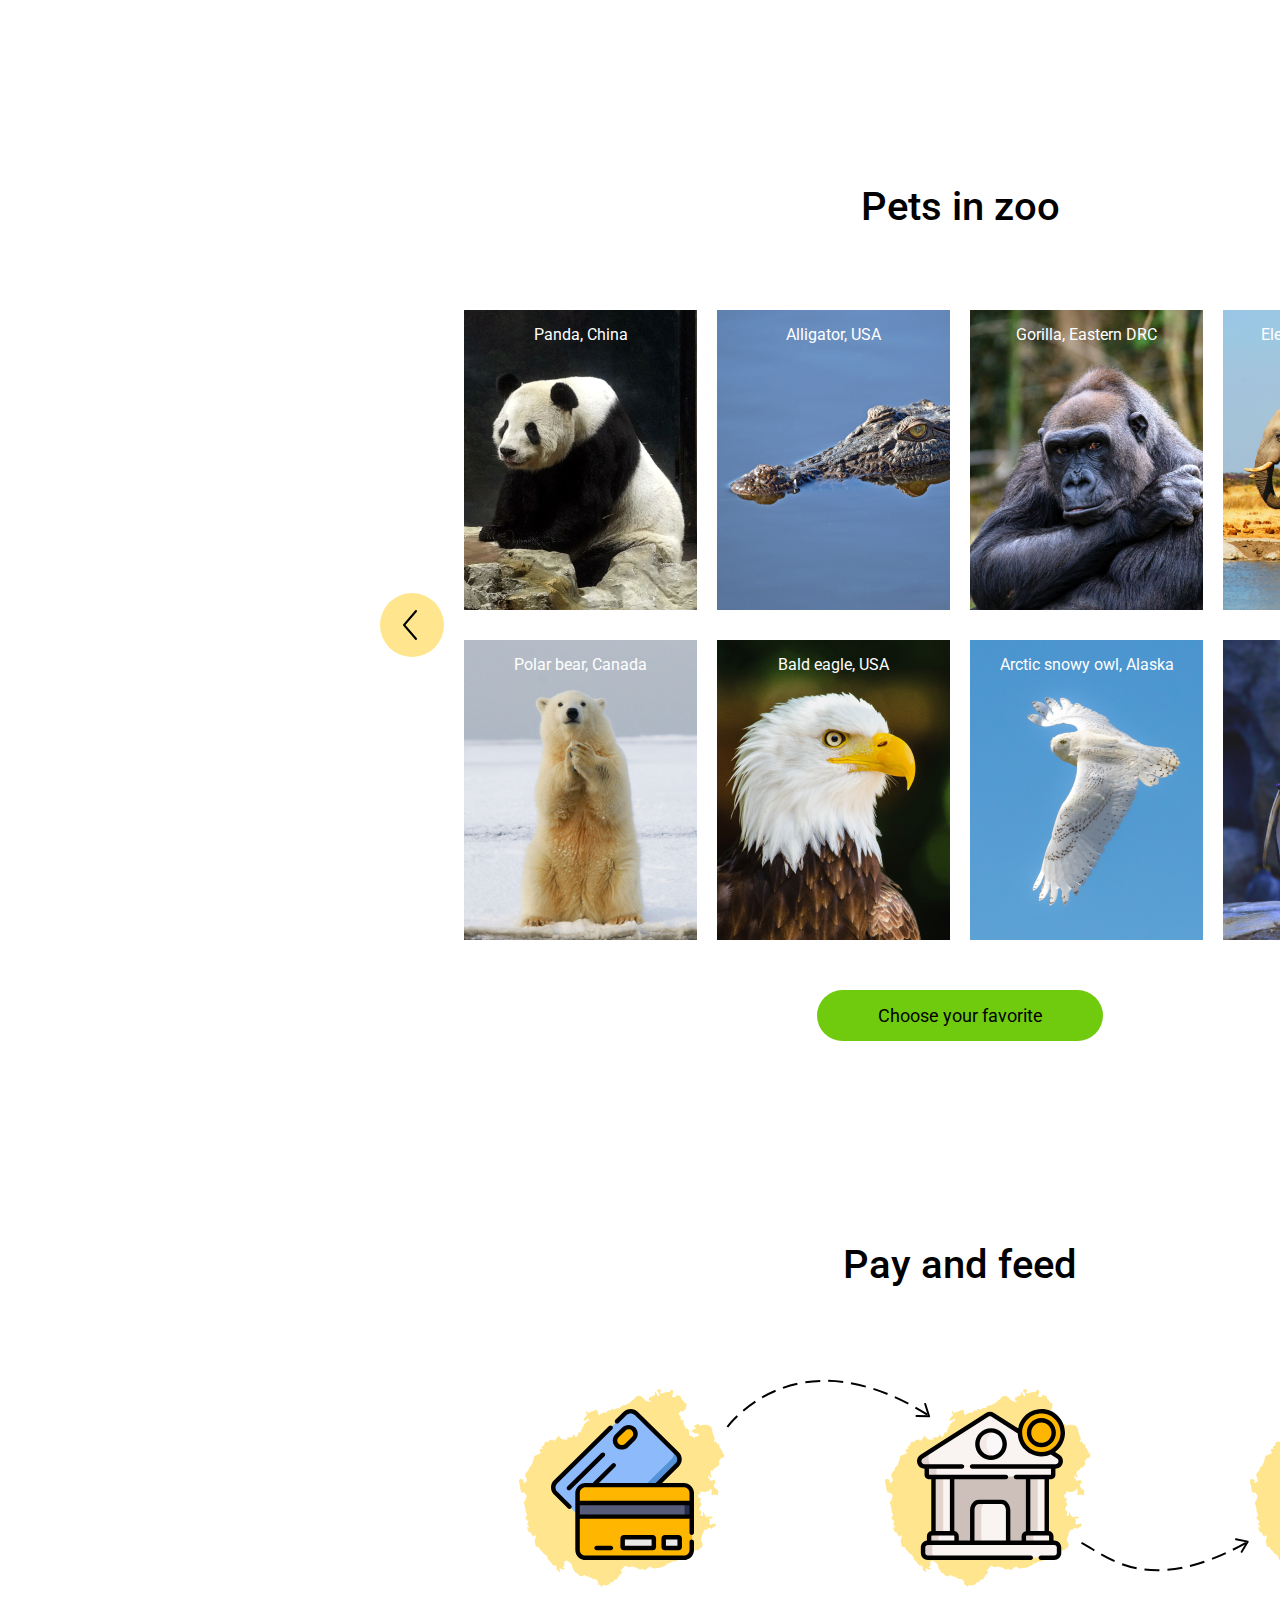
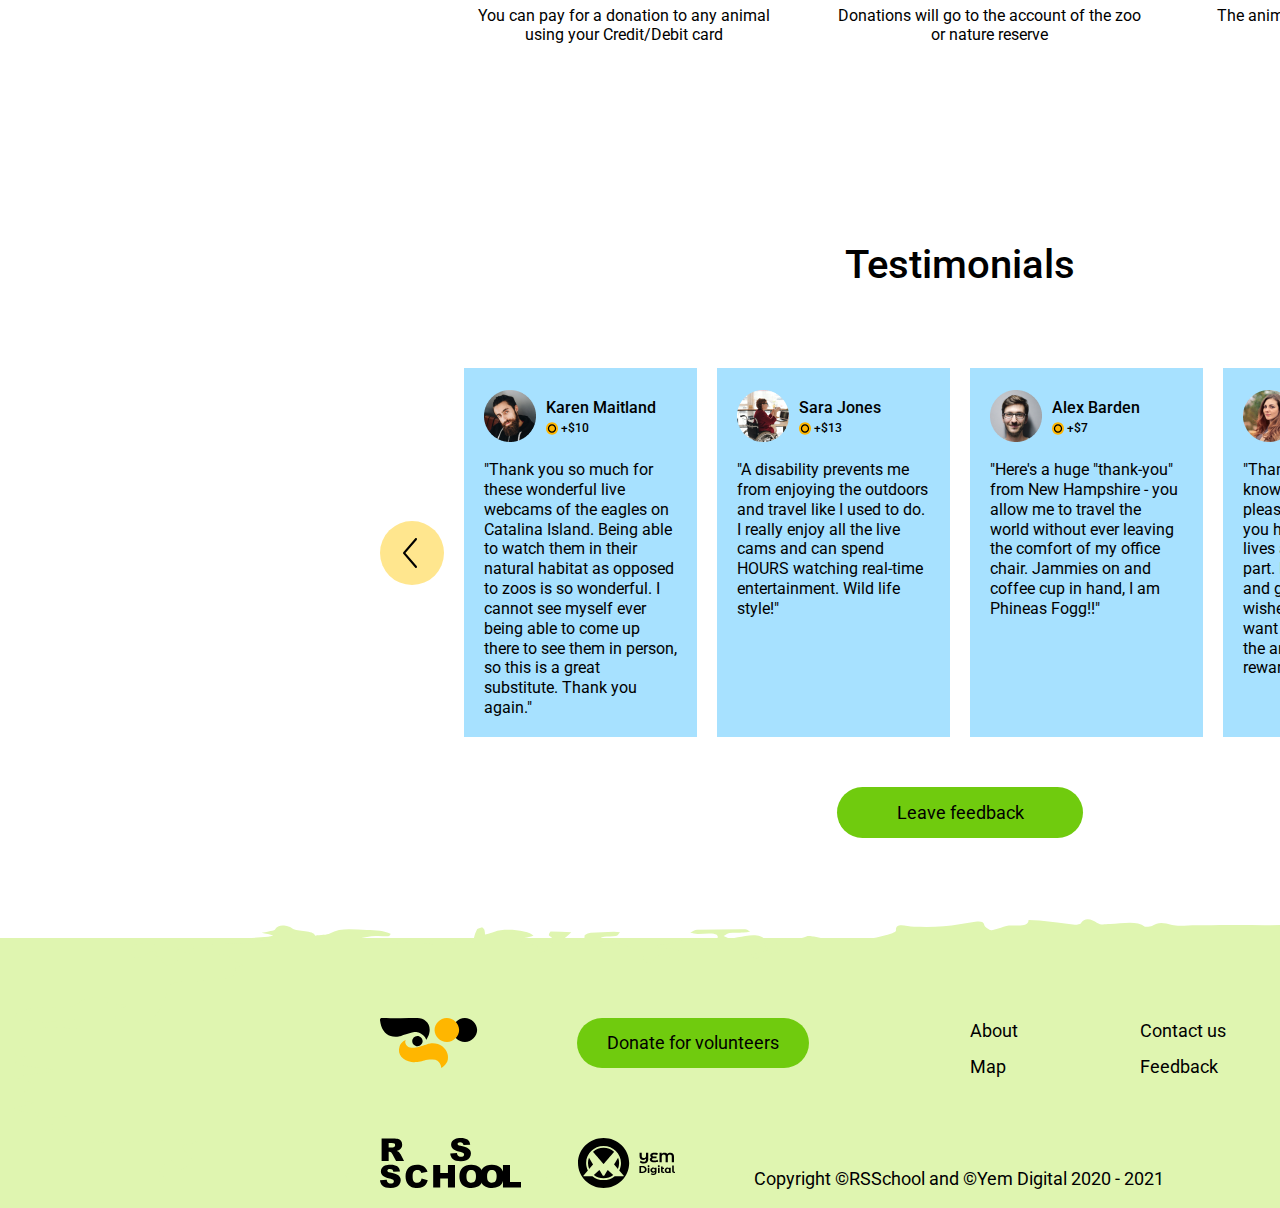
==== commit 12d8437a: "feat: add index 1200" ====
--- a/online-zoo/index.html
+++ b/online-zoo/index.html
@@ -9,6 +9,7 @@
     <link href="https://fonts.googleapis.com/css2?family=Roboto:wght@400;500&display=swap" rel="stylesheet">
     <link rel="stylesheet" href="./style-common.css">
     <link rel="stylesheet" href="./pages/landing/style.css">
+    <!-- <link rel="stylesheet" href="./pages/landing/style-1200.css"> -->
     <link rel="icon" href="./assets/icons/favicon.png" type="image/x-icon">
     <title>Online Zoo</title>
 </head>
@@ -19,30 +20,32 @@
     <div class="header-block">
         <div class="header-block__content">
             <header class="header">
-                <figure name="PageUp" class="header__logo">
-                    <a href="./index.html"> <img src="./assets/icons/logo.svg" alt=""></a>
-                </figure>
-                <nav class="header__navigation">
-                    <ul class="header__list">
-                        <li><a class="text-shadow" href="#">About</a></li>
-                        <li><a class="header__links" href="./pages/map/map.html">Map</a></li>
-                        <li><a class="header__links" href="./pages/zoos/panda/panda.html">Zoos</a></li>
-                        <li><a class="header__links" href="./pages/404/404.html">Contact us</a></li>
-                        <li><a class="header__links"
-                                href="https://www.figma.com/file/aBvQMVmI665DtzprpiniuH/online-zoo?node-id=0%3A1">Design</a>
-                        </li>
-                    </ul>
-
-                </nav>
+                <div class="header__content">
+                    <figure name="PageUp" class="header__logo">
+                        <a href="./index.html"> <img src="./assets/icons/logo.svg" alt=""></a>
+                    </figure>
+                    <nav class="header__navigation">
+                        <ul class="header__list">
+                            <li><a class="text-shadow" href="#">About</a></li>
+                            <li><a class="header__links" href="./pages/map/map.html">Map</a></li>
+                            <li><a class="header__links" href="./pages/zoos/panda/panda.html">Zoos</a></li>
+                            <li><a class="header__links" href="./pages/404/404.html">Contact us</a></li>
+                            <li><a class="header__links"
+                                    href="https://www.figma.com/file/aBvQMVmI665DtzprpiniuH/online-zoo?node-id=0%3A1">Design</a>
+                            </li>
+                        </ul>
+
+                    </nav>
+                </div>
             </header>
             <div class="header-block__panda"></div>
 
             <div class="header-block__online">
                 <h3 class="header-block__online-title">Watch your favorite animal ONLINE</h3>
             </div>
-            <figure>
-                <img class="vector1" src="./assets/icons/vector1.svg" alt="">
-                <img class="vector2" src="./assets/icons/vector2.svg" alt="">
+            <figure class="">
+                <div class="header-block__drops1"></div>
+                <div class="header-block__drops2"></div>
             </figure>
             <a href="./pages/zoos/panda/panda.html" class="">
                 <button class="btn header-block__play">
@@ -339,8 +342,7 @@
                 </section>
                 <section class="footer__second-line">
                     <figure class="footer__school-logo">
-                        <img title="Rolling Scopes School" src="./assets/icons/rs-school.svg"
-                            alt="rs school logo">
+                        <img title="Rolling Scopes School" src="./assets/icons/rs-school.svg" alt="rs school logo">
                         <img title="Yem Digital" src="./assets/icons/yem-digital.svg" alt="yem-digital logo">
                     </figure>
                     <span class="footer__text to-left-text">Copyright ©RSSchool and ©Yem Digital 2020 - 2021</span>
--- a/online-zoo/style-common.css
+++ b/online-zoo/style-common.css
@@ -59,7 +59,7 @@
 
 }
 
-btn:active {
+.btn:active {
     box-shadow: inset 0 0 5px rgba(0, 0, 0, .5);
     background: #8F5613;
     border: 2px solid #8F5613;
@@ -87,11 +87,11 @@
 
 .header__logo {
     z-index: 2;
-    position: absolute;
+    /* position: absolute; */
     width: 112px;
     height: 57px;
-    left: 380px;
-    top: 0px;
+    /* left: 380px; */
+    /* top: 0px; */
     border-radius: 3px;
     margin-inline-start: 0px;
     margin-inline-end: 0px;
@@ -99,11 +99,12 @@
 }
 
 .header__navigation {
-    position: absolute;
+    /* position: absolute; */
     width: 409px;
     height: 21px;
-    left: 549px;
-    top: 30px;
+    margin: auto 0;
+    /* left: 549px; */
+    /* top: 30px; */
 }
 
 .header__list {
@@ -346,4 +347,4 @@
     right: 69px;
 }
 
-/*#endregion footer*/+/*#endregion footer*/
--- a/online-zoo/pages/landing/style.css
+++ b/online-zoo/pages/landing/style.css
@@ -14,6 +14,13 @@
             #59C3FB 100%);
 }
 
+.header__content{
+    width: 578px;
+    height: 80px;
+    display: flex;
+    margin-left: 380px;
+    justify-content: space-between;
+}
 
 
 .header-block__content {
@@ -72,7 +79,32 @@
     top: -28px;
 }
 
-.vector1 {
+
+
+.header-block__drops1{
+    z-index: 3;
+    background: url(../../assets/icons/vector1.svg) no-repeat;
+    position: absolute;
+    width: 833.74px;
+    height: 763.79px;
+    left: 804px;
+    /* top: -32px; */
+    top: 0;
+}
+
+.header-block__drops2{
+    z-index: 0;
+
+    background: url(../../assets/icons/vector2.svg) no-repeat;
+    position: absolute;
+    width: 1046.85px;
+    height: 904.96px;
+    left: 219.02px;
+    top: 0px;
+    /* top: -101px; */
+}
+
+/* .vector1 {
     z-index: 3;
     position: absolute;
     width: 833.74px;
@@ -89,7 +121,7 @@
     left: 219.02px;
     top: -101px;
 
-}
+} */
 
 .drops2 {
     position: absolute;
@@ -1107,4 +1139,159 @@
 /*#endregion Testimonials */
 
 
-/*#endregion main */+/*#endregion main */
+
+
+/* #region media-1200 */
+
+
+@media all and (max-width: 1200px) {
+    .header-block {
+        min-width: 1200px;
+        width: 100%;
+        height: 700px;
+        background: radial-gradient(71.89% 152.21% at 40.1% 50%,
+                #B5E6FF 0%, #59C3FB 100%);
+    }
+
+    .header {
+        width: 100%;
+    }
+
+    .header-block__content {
+       margin: 0 auto;
+        width: 100%;
+        overflow: hidden;
+    }
+
+    .header__content {
+        margin-left: 20px;
+    }
+
+    .header-block__panda {
+        right: -10px;
+    }
+
+    .header-block__online {
+        left: 20px;
+        z-index: 2;
+    }
+
+    .header-block__play {
+        left: 20px;
+    }
+
+    .header-block__drops1 {
+
+        z-index: 5;
+
+        /* overflow: hidden; */
+        width: 833.74px;
+        height: 763.79px;
+        left: 446px;
+        /* top: -58px; */
+        background: url(../../assets/icons/drops2-1200.svg);
+    }
+
+    .header-block__drops2 {
+        z-index: inherit;
+        width: 1046.85px;
+        height: 904.96px;
+        /* left: -180.98px; */
+        left: 0;
+        /* top: 0px; */
+        background: url(../../assets/icons/drops1-1200.svg) no-repeat; 
+    }
+/* 
+    .header-block__figure {
+        overflow: hidden;
+    } */
+
+    /*How it works*/
+
+    .how-it-works {
+        min-width: 1200px;
+        width: 100%;
+        overflow: hidden;
+    }
+
+    .how-it-works__content {
+        width: 1170px;
+    }
+
+    .how-it-works__ul {
+        width: 1170px;
+    }
+
+    .how-it-works__li-left {
+        margin-right: -71px;
+    }
+
+    .how-it-works__li-2 {
+        margin-right: -71px;
+    }
+
+    .how-it-works__li-4 {
+        margin-left: -71px;
+    }
+
+    .how-it-works__li-right {
+        margin-left: -71px;
+    }
+
+
+    /*Pets in zoo*/
+
+    .pets-in-zoo {
+        min-width: 1200px;
+        width: 100%;
+    }
+
+
+    /*Pay and feed*/
+
+    .pay-and-feed {
+        min-width: 1200px;
+        width: 100%;
+    }
+
+    .pay-and-feed__arrow-dotted {
+        left: 370px;
+    }
+
+    .pay-and-feed__arrowhead {
+        left: 557px;
+    }
+
+    .pay-and-feed__arrowhead-up{
+        left: 877px;
+    }
+
+
+    /*Testimonials*/
+
+    .testimonials__wrapper {
+        min-width: 1200px;
+        width: 100%;
+    }
+
+    /*Footer*/
+
+    .footer__wrapper {
+        min-width: 1200px;
+        width: 100%;
+    }
+
+    .footer {
+        margin-left: auto;
+        margin-right: auto;
+        width: 100%;
+    }
+
+    .footer__vector {
+        background-image: url(../../assets/icons/footer-vector-1200.svg);
+    }
+
+}
+
+/* #endregion media-1200 */--- a/online-zoo/pages/landing/style-1200.css
+++ b/online-zoo/pages/landing/style-1200.css
@@ -0,0 +1,144 @@
+@media all and (max-width: 1200px) {
+    .header-block {
+        min-width: 1200px;
+        width: 100%;
+        height: 700px;
+        background: radial-gradient(71.89% 152.21% at 40.1% 50%,
+                #B5E6FF 0%, #59C3FB 100%);
+    }
+
+    .header {
+        width: 100%;
+    }
+
+    .header-block__content {
+       margin: 0 auto;
+        width: 100%;
+        overflow: hidden;
+    }
+
+    .header__content {
+        margin-left: 20px;
+    }
+
+    .header-block__panda {
+        right: -10px;
+    }
+
+    .header-block__online {
+        left: 20px;
+        z-index: 2;
+    }
+
+    .header-block__play {
+        left: 20px;
+    }
+
+    .header-block__drops1 {
+        width: 1046.85px;
+        height: 904.96px;
+        left: 0px;
+        top: 0px;
+        background: url(../../assets/icons/drops1-1200.svg);
+    }
+
+    .header-block__drops2 {
+        z-index: 4;
+        overflow: hidden;
+        width: 833.74px;
+        height: 763.79px;
+        left: 446px;
+        top: 0px;
+        background: url(../../assets/icons/drops2-1200.svg);
+    }
+/* 
+    .header-block__figure {
+        overflow: hidden;
+    } */
+
+    /*How it works*/
+
+    .how-it-works {
+        min-width: 1200px;
+        width: 100%;
+        overflow: hidden;
+    }
+
+    .how-it-works__content {
+        width: 1170px;
+    }
+
+    .how-it-works__ul {
+        width: 1170px;
+    }
+
+    .how-it-works__li-left {
+        margin-right: -71px;
+    }
+
+    .how-it-works__li-2 {
+        margin-right: -71px;
+    }
+
+    .how-it-works__li-4 {
+        margin-left: -71px;
+    }
+
+    .how-it-works__li-right {
+        margin-left: -71px;
+    }
+
+
+    /*Pets in zoo*/
+
+    .pets-in-zoo {
+        min-width: 1200px;
+        width: 100%;
+    }
+
+
+    /*Pay and feed*/
+
+    .pay-and-feed {
+        min-width: 1200px;
+        width: 100%;
+    }
+
+    .pay-and-feed__arrow-dotted {
+        left: 370px;
+    }
+
+    .pay-and-feed__arrowhead {
+        left: 557px;
+    }
+
+    .pay-and-feed__arrowhead-up{
+        left: 877px;
+    }
+
+
+    /*Testimonials*/
+
+    .testimonials__wrapper {
+        min-width: 1200px;
+        width: 100%;
+    }
+
+    /*Footer*/
+
+    .footer__wrapper {
+        min-width: 1200px;
+        width: 100%;
+    }
+
+    .footer {
+        margin-left: auto;
+        margin-right: auto;
+        width: 100%;
+    }
+
+    .footer__vector {
+        background-image: url(../../assets/icons/footer-vector-1200.svg);
+    }
+
+}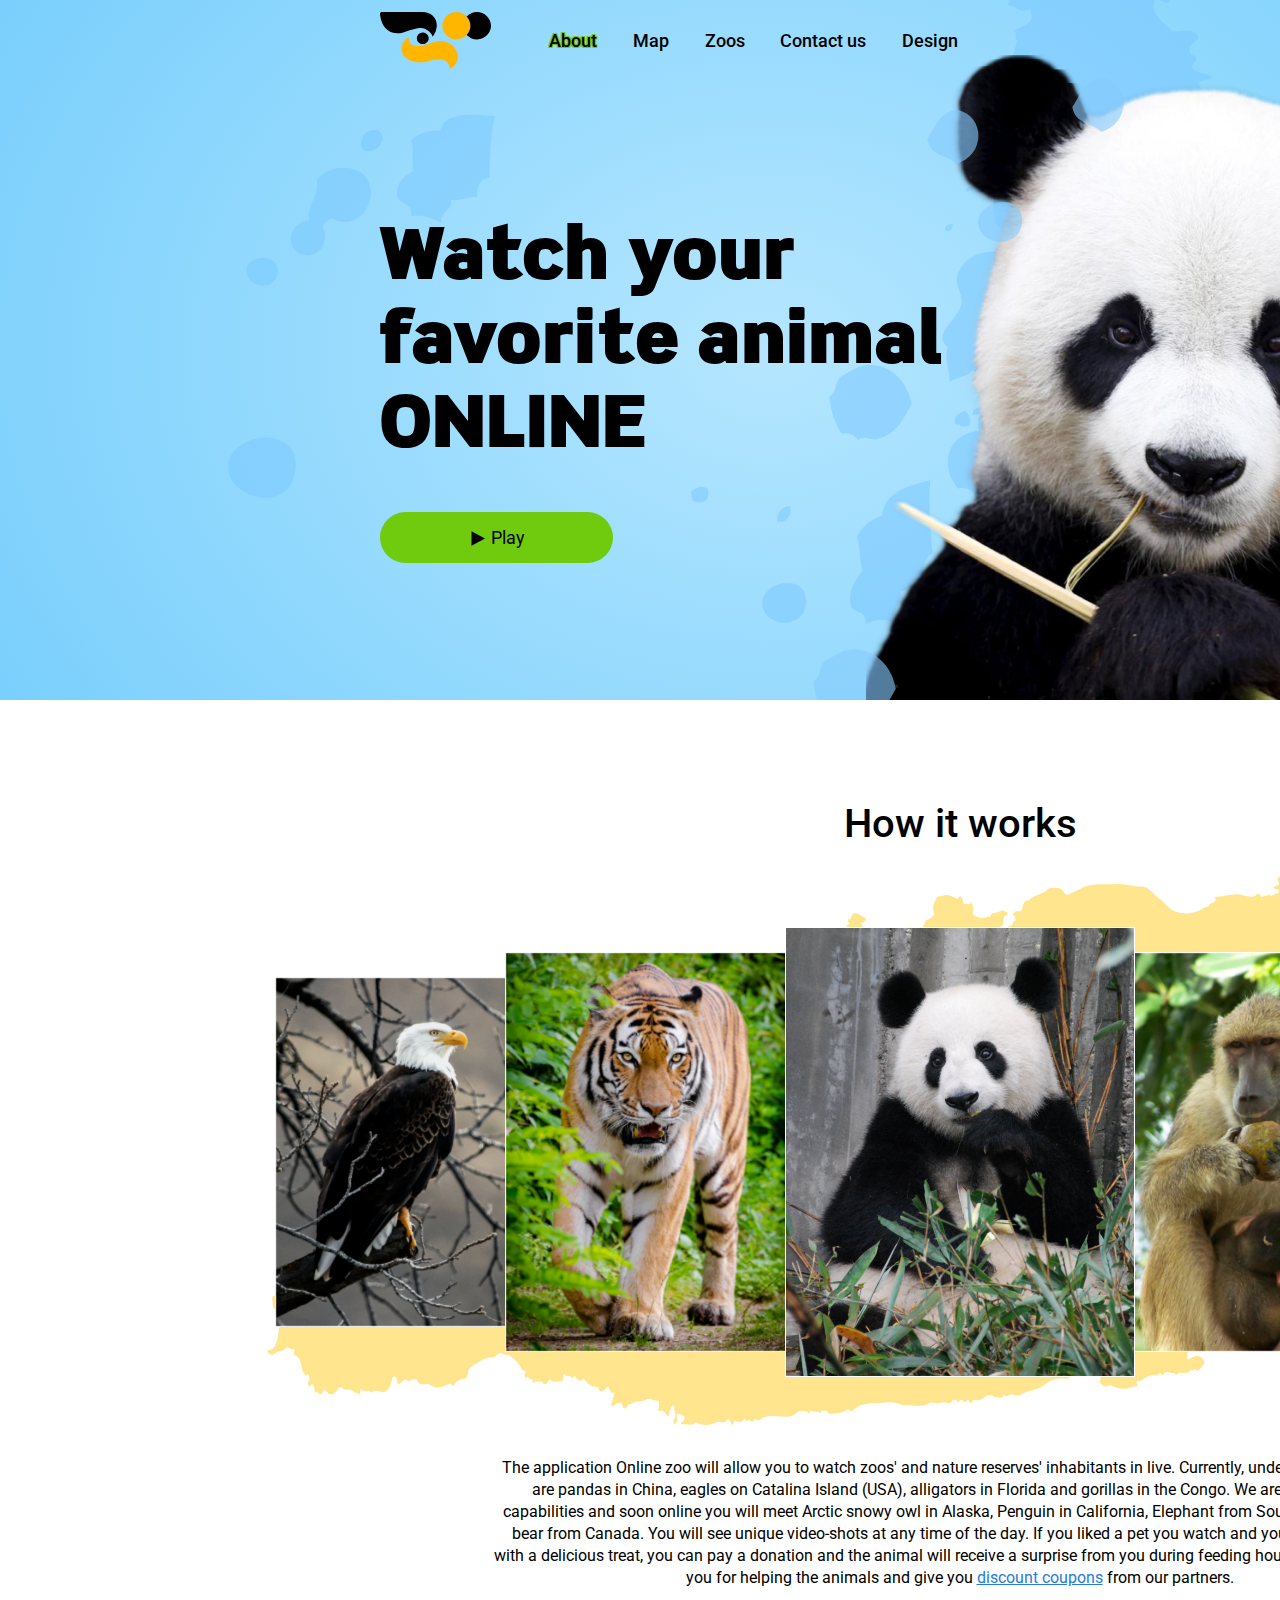
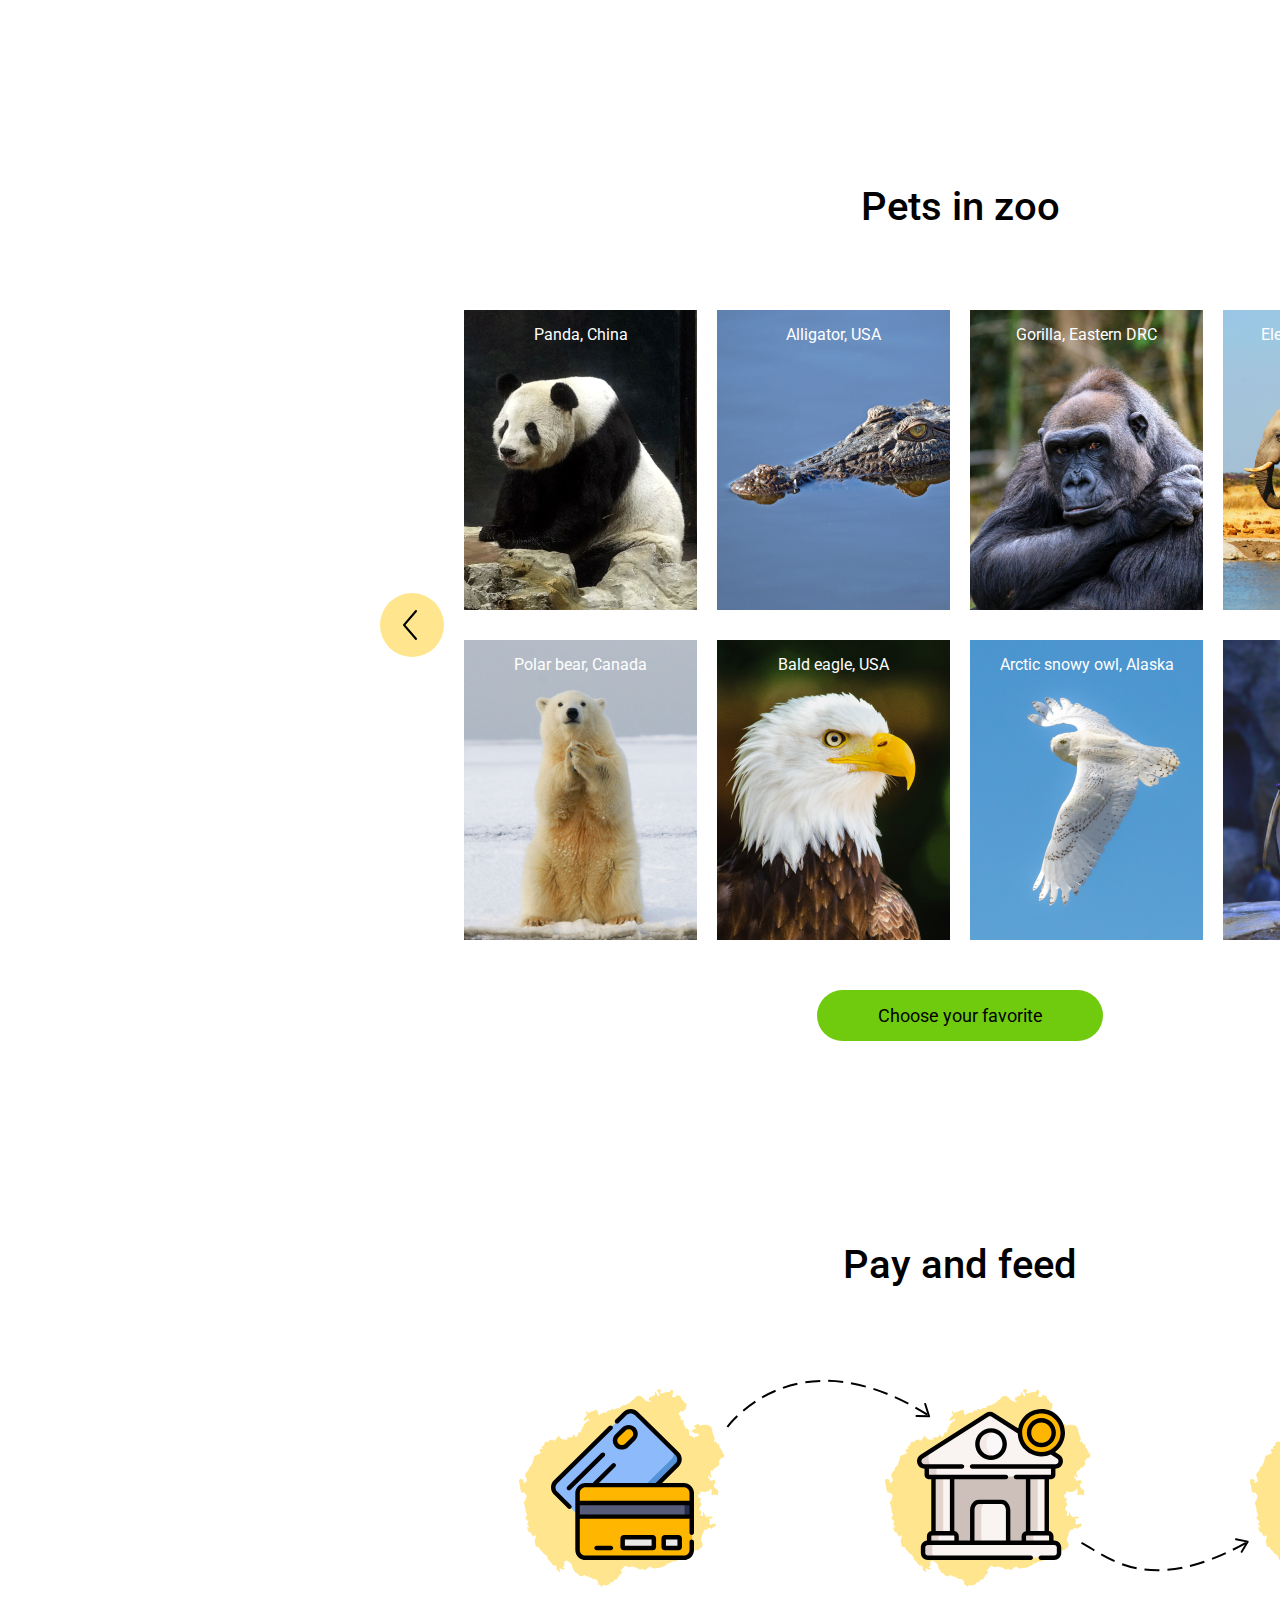
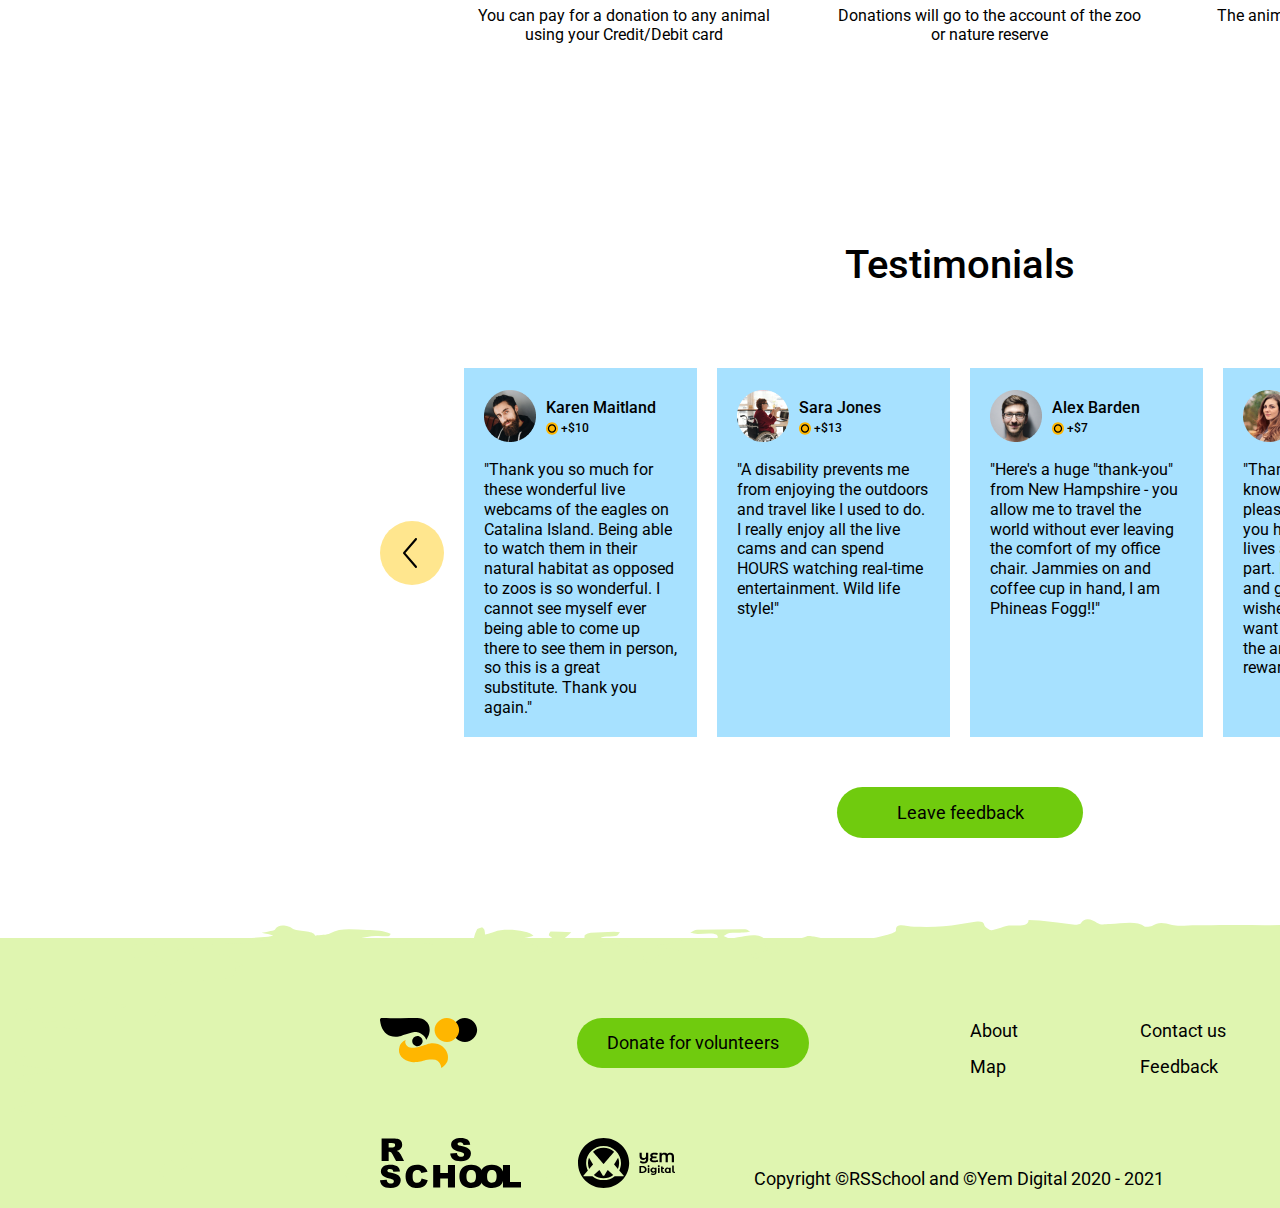
==== commit 2140f582: "feat: add how-it-works-640" ====
--- a/online-zoo/index.html
+++ b/online-zoo/index.html
@@ -43,7 +43,7 @@
             <div class="header-block__online">
                 <h3 class="header-block__online-title">Watch your favorite animal ONLINE</h3>
             </div>
-            <figure class="">
+            <figure class="header-block__drops">
                 <div class="header-block__drops1"></div>
                 <div class="header-block__drops2"></div>
             </figure>
@@ -81,22 +81,20 @@
                                 alt="an elephant is walking along the savanna"></a></li>
                 </ul>
                 <article class="how-it-works__article">
-                    <p class="how-it-works__text">The application Оnline zoo will allow you to watch zoos' and nature
+                    <p class="how-it-works__text">
+                        The application Оnline zoo will allow you to watch zoos' and nature
                         reserves' inhabitants in live. Currently, under video-surveillance are pandas in China, eagles
-                        on
-                        Catalina Island (USA), alligators in Florida and gorillas in the Congo. We are expanding our
+                        on Catalina Island (USA), alligators in Florida and gorillas in the Congo. We are expanding our
                         capabilities and soon online you will meet Arctic snowy owl in Alaska, Penguin in California,
                         Elephant from South Africa and Polar bear from Canada. You will see unique video-shots at any
-                        time
-                        of the day. If you liked a pet you watch and you want to please it with a delicious treat, you
-                        can
-                        pay a donation and the animal will receive a surprise from you during feeding hours. <br>We want
-                        to
-                        thank you for helping the animals and give you <span name="link"><a href="#link">discount
+                        time of the day. If you liked a pet you watch and you want to please it<br> with a delicious
+                        treat,
+                        you can pay a donation and the animal will receive a surprise from you during feeding hours. We
+                        want to
+                        thank you for helping the animals and give you <span name="link"><a class="how-it-works__linka" href="#link">discount
                                 coupons</a></span>
-                        from
-                        our
-                        partners.</p>
+                        from our partners.
+                    </p>
                 </article>
             </section>
         </div>
@@ -109,49 +107,49 @@
                 <div class="pets-in-zoo__main">
                     <div class="pets-in-zoo__arrow-left"></div>
                     <ul class="pets-in-zoo__ul">
-                        <li>
+                        <li class="pets-in-zoo__li">
                             <a href="./pages/zoos/panda/panda.html">
                                 <div class=" pets-in-zoo__img pets-in-zoo__panda">
                                     <h3 class="pets-in-zoo__img-text">Panda, China</h3>
                                 </div>
                             </a>
                         </li>
-                        <li>
+                        <li class="pets-in-zoo__li">
                             <a href="./pages/zoos/alligator/alligator.html">
                                 <div class=" pets-in-zoo__img pets-in-zoo__aligator">
                                     <h3 class="pets-in-zoo__img-text">Alligator, USA</h3>
                                 </div>
                             </a>
                         </li>
-                        <li>
+                        <li class="pets-in-zoo__li--gorilla">
                             <a href="./pages/zoos/gorilla/gorilla.html">
                                 <div class="pets-in-zoo__img pets-in-zoo__gorilla">
                                     <h3 class="pets-in-zoo__img-text">Gorilla, Eastern DRC</h3>
                                 </div>
                             </a>
                         </li>
-                        <li>
+                        <li class="pets-in-zoo__li--elephant">
                             <a>
                                 <div class=" pets-in-zoo__img-end-up pets-in-zoo__elephant">
                                     <h3 class="pets-in-zoo__img-text">Elephant, South Africa</h3>
                                 </div>
                             </a>
                         </li>
-                        <li>
+                        <li class="pets-in-zoo__li">
                             <a>
                                 <div class="pets-in-zoo__img pets-in-zoo__polar-bear ">
                                     <h3 class="pets-in-zoo__img-text">Polar bear, Canada</h3>
                                 </div>
                             </a>
                         </li>
-                        <li>
+                         <li class="pets-in-zoo__li">
                             <a href="./pages/zoos/eagle/eagle.html">
                                 <div class=" pets-in-zoo__img pets-in-zoo__eagle">
                                     <h3 class="pets-in-zoo__img-text">Bald eagle, USA</h3>
                                 </div>
                             </a>
                         </li>
-                        <li>
+                        <li class="pets-in-zoo__li--owl">
                             <a>
                                 <div class=" pets-in-zoo__img pets-in-zoo__owl">
                                     <h3 class="pets-in-zoo__img-text">Arctic snowy owl, Alaska
@@ -159,7 +157,7 @@
                                 </div>
                             </a>
                         </li>
-                        <li>
+                        <li class="pets-in-zoo__li--penguin">
                             <a>
                                 <div class=" pets-in-zoo__img-end-down pets-in-zoo__penguin">
                                     <h3 class="pets-in-zoo__img-text">Penguin, USA</h3>
--- a/online-zoo/style-common.css
+++ b/online-zoo/style-common.css
@@ -85,6 +85,14 @@
     margin: 0 auto;
 }
 
+.header__content{
+    width: 578px;
+    height: 80px;
+    display: flex;
+    margin-left: 380px;
+    justify-content: space-between;
+}
+
 .header__logo {
     z-index: 2;
     /* position: absolute; */
@@ -348,3 +356,74 @@
 }
 
 /*#endregion footer*/
+/* #region media-1200 */
+
+
+@media all and (max-width: 1200px) {
+ 
+
+    .header {
+        width: 100%;
+    }
+
+    .header-block__content {
+       margin: 0 auto;
+        width: 100%;
+        overflow: hidden;
+    }
+
+    .header__content {
+        margin-left: 20px;
+    }
+
+    /*Footer*/
+
+    .footer__wrapper {
+        min-width: 1200px;
+        width: 100%;
+    }
+
+    .footer {
+        margin-left: auto;
+        margin-right: auto;
+        width: 100%;
+    }
+
+    .footer__vector {
+        background-image: url(../../assets/icons/footer-vector-1200.svg);
+    }
+
+}
+
+/* #endregion media-1200 */
+
+/* #region media-640px */
+
+@media all and (max-width: 640px) {
+    .header-block {
+        min-width: 640px;
+        width: 100%;
+        height: 700px;
+    }
+
+
+    /* #region header */
+    .header {
+        width: 100%;
+        z-index: 5;
+    }
+
+    .header-block__content {
+        margin: 0 auto;
+        width: 100%;
+        overflow: hidden;
+    }
+
+    /* #endregion header */
+
+    /* #region footer-640 */
+
+    
+
+    /* #endregion footer-640 */
+}--- a/online-zoo/pages/landing/style.css
+++ b/online-zoo/pages/landing/style.css
@@ -14,7 +14,7 @@
             #59C3FB 100%);
 }
 
-.header__content{
+.gcontent {
     width: 578px;
     height: 80px;
     display: flex;
@@ -70,18 +70,9 @@
 }
 
 /*#region vectors */
-.drops1 {
-    z-index: -1;
-    position: absolute;
-    width: 833.74px;
-    height: 763.79px;
-    left: 804px;
-    top: -28px;
-}
-
-
-
-.header-block__drops1{
+
+
+.header-block__drops1 {
     z-index: 3;
     background: url(../../assets/icons/vector1.svg) no-repeat;
     position: absolute;
@@ -92,7 +83,7 @@
     top: 0;
 }
 
-.header-block__drops2{
+.header-block__drops2 {
     z-index: 0;
 
     background: url(../../assets/icons/vector2.svg) no-repeat;
@@ -103,342 +94,6 @@
     top: 0px;
     /* top: -101px; */
 }
-
-/* .vector1 {
-    z-index: 3;
-    position: absolute;
-    width: 833.74px;
-    height: 763.79px;
-    left: 804px;
-    top: -32px;
-}
-
-.vector2 {
-    z-index: 0;
-    position: absolute;
-    width: 1046.85px;
-    height: 904.96px;
-    left: 219.02px;
-    top: -101px;
-
-} */
-
-.drops2 {
-    position: absolute;
-    width: 1046.85px;
-    height: 904.96px;
-    left: 219.02px;
-    top: -181px;
-}
-
-
-.header-block__drops1-vector1 {
-    /* position: absolute; */
-    z-index: 1;
-
-    position: absolute;
-    width: 175.29px;
-    height: 152.43px;
-    right: 313.88px;
-    top: 5px;
-
-    /* width: 147.17px;
-    height: 158.96px;
-    right: 301.83px;
-    top: 492.36px; */
-
-    /* background: rgba(108, 193, 255, 0.59); */
-    /* transform: rotate(-0.14deg); */
-}
-
-.header-block__drops1-vector2 {
-
-    position: absolute;
-    width: 81.34px;
-    height: 77.37px;
-    right: 406.63px;
-    top: 217px;
-
-    /* background: rgba(134, 203, 253, 0.61); */
-    /* transform: rotate(15deg); */
-}
-
-.header-block__drops1-vector3 {
-    position: absolute;
-    width: 51.52px;
-    height: 54.77px;
-    right: 407.31px;
-    top: 396px;
-
-    /* background: rgba(108, 193, 255, 0.61); */
-    /* transform: rotate(15deg); */
-}
-
-.header-block__drops1-vector3 {
-
-    position: absolute;
-    width: 51.52px;
-    height: 54.77px;
-    right: 407.31px;
-    top: 396px;
-
-    /* background: rgba(108, 193, 255, 0.61); */
-    /* transform: rotate(15deg); */
-
-}
-
-.header-block__drops1-vector3 {
-    position: absolute;
-    width: 67.38px;
-    height: 76.96px;
-    right: 428.7px;
-    top: 300px;
-
-    /* background: rgba(134, 203, 253, 0.61); */
-    /* transform: rotate(15deg); */
-}
-
-.header-block__drops1-vector5 {
-
-    position: absolute;
-    width: 175.29px;
-    height: 152.43px;
-    right: 246.88px;
-    top: -28px;
-
-    /* background: rgba(108, 193, 255, 0.59); */
-    /* transform: rotate(37.04deg); */
-}
-
-.header-block__drops1-vector6 {
-
-    position: absolute;
-    width: 43.31px;
-    height: 40.89px;
-    right: 892.1px;
-    top: 196px;
-
-    /* background: rgba(134, 203, 253, 0.61); */
-    /* transform: rotate(15deg); */
-}
-
-.header-block__drops1-vector7 {
-    position: absolute;
-    width: 49.55px;
-    height: 52.68px;
-    right: 788.81px;
-    top: 72px;
-
-    /* background: rgba(134, 203, 253, 0.61);
-    transform: rotate(15deg); */
-}
-
-.header-block__drops1-vector8 {
-    position: absolute;
-    width: 49.55px;
-    height: 52.68px;
-    right: 933.81px;
-    top: 104px;
-    /*     
-    background: rgba(134, 203, 253, 0.61);
-    transform: rotate(15deg); */
-}
-
-.header-block__drops1-vector9 {
-    position: absolute;
-    width: 81.34px;
-    height: 77.37px;
-    right: 1014.63px;
-    top: 640px;
-    /*     
-    background: rgba(134, 203, 253, 0.61);
-    transform: rotate(15deg); */
-}
-
-.header-block__drops2-vector1 {
-
-    position: absolute;
-    width: 43.31px;
-    height: 40.89px;
-    right: 1108.1px;
-    top: 577px;
-    /* 
-background: rgba(122, 199, 255, 0.51);
-transform: rotate(15deg); */
-}
-
-.header-block__drops2-vector2 {
-
-    position: absolute;
-    width: 30.71px;
-    height: 28.99px;
-    right: 1633.94px;
-    top: 251.17px;
-    /*     
-    background: rgba(120, 198, 255, 0.47);
-    transform: rotate(27.58deg); */
-}
-
-.header-block__drops2-vector3 {
-    position: absolute;
-    width: 66.3px;
-    height: 62.39px;
-    right: 1605.79px;
-    top: 423.29px;
-    /*     
-    background: rgba(120, 198, 255, 0.47);
-    transform: rotate(27.58deg); */
-}
-
-.header-block__drops2-vector4 {
-    position: absolute;
-    width: 86.77px;
-    height: 127.62px;
-    right: 1394.14px;
-    top: 87px;
-    /*     
-    background: rgba(120, 198, 255, 0.47);
-    transform: rotate(27.58deg); */
-}
-
-.header-block__drops2-vector5 {
-
-    position: absolute;
-    width: 57.29px;
-    height: 100.29px;
-    right: 1533.27px;
-    top: 156px;
-
-    /* background: rgba(120, 198, 255, 0.47);
-transform: rotate(27.58deg); */
-}
-
-.header-block__drops2-vector6 {
-    position: absolute;
-    width: 19.53px;
-    height: 24.59px;
-    right: 1531.83px;
-    top: 125.29px;
-
-    /* background: rgba(120, 198, 255, 0.47);
-    transform: rotate(27.58deg); */
-}
-
-.header-block__drops2-vector7 {
-    position: absolute;
-    width: 246.99px;
-    height: 669.57px;
-    right: 645.71px;
-    top: -181px;
-    z-index: 0;
-    /*     
-    background: rgba(122, 199, 255, 0.51);
-    transform: rotate(15deg); */
-}
-
-.header-block__drops2-vector8 {
-    position: absolute;
-    width: 17.84px;
-    height: 16.44px;
-    right: 1209.33px;
-    top: 484.24px;
-
-    /* background: rgba(122, 199, 255, 0.51);
-    transform: rotate(15deg); */
-}
-
-.header-block__drops2-vector9 {
-    position: absolute;
-    width: 11.51px;
-    height: 18.47px;
-    right: 1127.58px;
-    top: 503.49px;
-
-    /* background: rgba(122, 199, 255, 0.51);
-    transform: rotate(15deg); */
-}
-
-.header-block__drops2-vector10 {
-    position: absolute;
-    width: 81.34px;
-    height: 77.37px;
-    right: 998.36px;
-    top: 355.58px;
-
-    /* background: rgba(122, 199, 255, 0.51);
-    transform: rotate(15deg); */
-}
-
-.header-block__drops2-vector11 {
-    position: absolute;
-    width: 77.57px;
-    height: 155.84px;
-    right: 966.66px;
-    top: 465.72px;
-
-    /* background: rgba(122, 199, 255, 0.51);
-    transform: rotate(15deg); */
-}
-
-.header-block__drops2-vector12 {
-    position: absolute;
-    width: 80.79px;
-    height: 141.44px;
-    right: 919.11px;
-    top: 566.43px;
-
-    /* background: rgba(122, 199, 255, 0.51); */
-    /* transform: rotate(15deg); */
-}
-
-.header-block__drops2-vector13 {
-
-    position: absolute;
-    width: 15.59px;
-    height: 15.82px;
-    right: 946.72px;
-    top: 408.92px;
-
-    /* background: rgba(122, 199, 255, 0.51);
-transform: rotate(15deg); */
-}
-
-.header-block__drops2-vector14 {
-
-    position: absolute;
-    width: 27.54px;
-    height: 34.68px;
-    right: 920.01px;
-    top: 518.72px;
-
-    /* background: rgba(122, 199, 255, 0.51); */
-    /* transform: rotate(15deg); */
-}
-
-.header-block__drops2-vector15 {
-
-    position: absolute;
-    width: 7.99px;
-    height: 8.36px;
-    right: 937.75px;
-    top: 406.76px;
-
-    /* background: rgba(122, 199, 255, 0.51); */
-    /* transform: rotate(15deg); */
-}
-
-.header-block__drops2-vector16 {
-
-    position: absolute;
-    width: 6.57px;
-    height: 8.37px;
-    right: 966.85px;
-    top: 222.1px;
-
-    /* background: rgba(122, 199, 255, 0.51); */
-    /* transform: rotate(15deg); */
-}
-
 
 
 
@@ -619,6 +274,11 @@
     font-size: 16px;
     line-height: 130%;
     color: #000000;
+}
+
+.how-it-works__linka {
+    text-decoration: underline;
+    color: #267BDE;
 }
 
 .how-it-works__text {
@@ -1150,8 +810,9 @@
         min-width: 1200px;
         width: 100%;
         height: 700px;
-        background: radial-gradient(71.89% 152.21% at 40.1% 50%,
-                #B5E6FF 0%, #59C3FB 100%);
+        /* background: radial-gradient(71.89% 152.21% at 40.1% 50%,
+                #B5E6FF 0%, #59C3FB 100%); */
+
     }
 
     .header {
@@ -1159,7 +820,7 @@
     }
 
     .header-block__content {
-       margin: 0 auto;
+        margin: 0 auto;
         width: 100%;
         overflow: hidden;
     }
@@ -1200,9 +861,10 @@
         /* left: -180.98px; */
         left: 0;
         /* top: 0px; */
-        background: url(../../assets/icons/drops1-1200.svg) no-repeat; 
-    }
-/* 
+        background: url(../../assets/icons/drops1-1200.svg) no-repeat;
+    }
+
+    /* 
     .header-block__figure {
         overflow: hidden;
     } */
@@ -1263,7 +925,7 @@
         left: 557px;
     }
 
-    .pay-and-feed__arrowhead-up{
+    .pay-and-feed__arrowhead-up {
         left: 877px;
     }
 
@@ -1294,4 +956,246 @@
 
 }
 
-/* #endregion media-1200 */+/* #endregion media-1200 */
+
+/* #region media-640px */
+
+@media all and (max-width: 640px) {
+    .header-block {
+        min-width: 640px;
+        width: 100%;
+        height: 700px;
+        /* background: radial-gradient(71.89% 152.21% at 40.1% 50%,
+                #B5E6FF 0%, #59C3FB 100%); */
+    }
+
+
+    /* #region header */
+    .header {
+        width: 100%;
+        z-index: 5;
+    }
+
+    .header-block__content {
+        margin: 0 auto;
+        width: 100%;
+        overflow: hidden;
+    }
+
+    /* #endregion header */
+
+    /* #region index-640 */
+    .header-block__panda {
+        left: 88px;
+        top: 67px;
+    }
+
+
+    .header-block__online {
+        z-index: 6;
+        width: 414px;
+        height: 180px;
+        left: 20px;
+        top: 150px;
+    }
+
+    .header__content {
+        width: 571px;
+    }
+
+    .header-block__online-title {
+        font-family: SceneW01-Black;
+        font-style: normal;
+        font-weight: 900;
+        font-size: 50px;
+        line-height: 120%;
+        letter-spacing: 0.03em;
+    }
+
+    .header-block__play {
+        z-index: 6;
+        width: 187px;
+        height: 51px;
+        left: 20px;
+        top: 380px;
+    }
+
+    .header-block__drops1 {
+        z-index: 4;
+        position: absolute;
+        /* overflow: hidden; */
+        width: 833.74px;
+        height: 763.79px;
+        left: 0px;
+        top: 0px;
+        background: url(../../assets/icons/drops1-640.svg) no-repeat;
+    }
+
+    .header-block__drops2 {
+        z-index: 0;
+        width: 1046.85px;
+        height: 904.96px;
+        left: -370px;
+        top: 0;
+        background: url(../../assets/icons/drops1-1200.svg) no-repeat;
+    }
+
+    /*#region How it works*/
+    .how-it-works {
+        min-width: 640px;
+        width: 100%;
+        height: 1067px;
+        overflow: hidden;
+    }
+
+    .how-it-works__content {
+        width: 640px;
+        height: 867px;
+    }
+
+    .how-it-works__ul {
+        width: 640px;
+    }
+
+
+
+    .how-it-works__li-left {
+        position: absolute;
+        visibility: hidden;
+    }
+
+    .how-it-works__li-right {
+        position: absolute;
+        visibility: hidden;
+    }
+
+    .how-it-works__li-2 {
+        margin-left: -80px;
+        left: -5px
+    }
+
+    .how-it-works__li-center {
+        left: -4px;
+    }
+
+    .how-it-works__li-4 {
+        margin-left: -80px;
+        left: 6px
+    }
+
+    .how-it-works__article {
+        width: 536px;
+        height: 210px;
+        font-size: 16px;
+        line-height: 130%;
+        margin: 0 auto;
+
+    }
+
+    /*#endregion How it works*/
+
+
+    /*#region Pets in zoo*/
+    .pets-in-zoo {
+        min-width: 640px;
+        width: 100%;
+        height: 1152px;
+        position: relative;
+    }
+
+    .pets-in-zoo__content {
+        height: 952px;
+    }
+
+    .pets-in-zoo__title {
+        margin: 0 auto 80px;
+    }
+
+    .pets-in-zoo__main {
+        width: 601px;
+        margin: 0 auto 95px;
+        flex-direction: column;
+        justify-content: space-between;
+    }
+
+    .pets-in-zoo__li--elephant {
+        display: none;
+    }
+
+    .pets-in-zoo__li--penguin {
+        display: none;
+    }
+
+    .pets-in-zoo__ul {
+        width: 100%;
+
+    }
+
+    .pets-in-zoo__li {
+        width: 187px;
+        height: 300px;
+        margin: 0 20px 30px 0;
+    }
+    .pets-in-zoo__li--gorilla,
+    .pets-in-zoo__li--owl{
+        width: 187px;
+        height: 300px;
+        margin: 0 0 30px 0;
+    }
+
+
+    .li-penguin {
+
+    }
+
+    .pets-in-zoo__img {
+        width: 187px;
+        background-size: cover;
+    }
+    .pets-in-zoo__panda{
+        background: url(../../assets/images/panda-640.png)
+
+    }
+    .pets-in-zoo__aligator{
+        background: url(../../assets/images/alligator-640.png)
+        
+    }
+    .pets-in-zoo__gorilla{
+        background: url(../../assets/images/gorilla-640.png)
+        
+    }
+    .pets-in-zoo__polar-bear{
+        background: url(../../assets/images/pedo-bear-640.png)
+        
+    } 
+    .pets-in-zoo__eagle{
+        background: url(../../assets/images/eagle-640.png)
+        
+    }
+    .pets-in-zoo__owl{
+        background: url(../../assets/images/owl-640.png)
+    }
+    .pets-in-zoo__arrow-right {
+        width: 64px;
+        height: 64px;
+        position: absolute;
+        left: 330px;
+        top: 887px;
+        bottom: 0%;
+    }
+
+    .pets-in-zoo__arrow-left {
+        width: 64px;
+        height: 64px;
+        position: absolute;
+        right: 330px;
+        top: 887px;
+        bottom: 0%;
+    }
+
+    /*#endregion Pets in zoo*/
+
+
+}
+
+/* #endregion media-640px */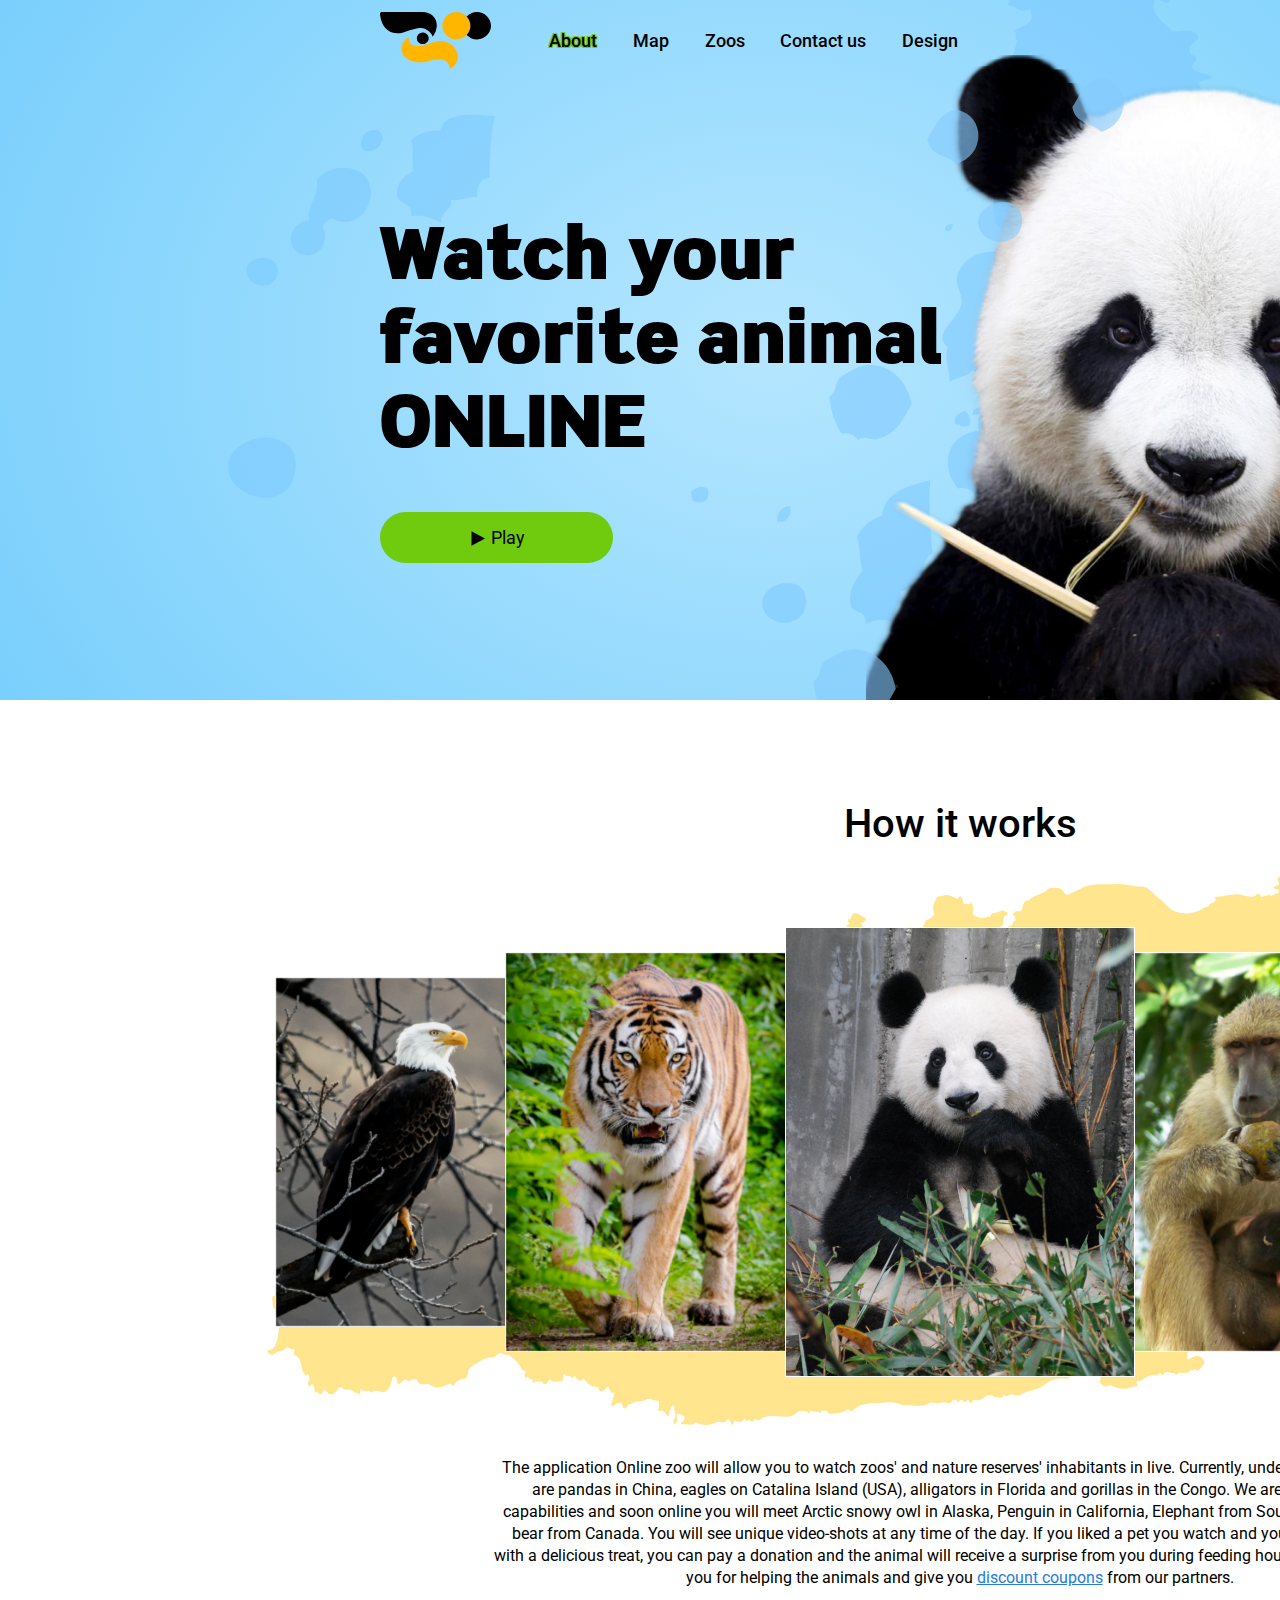
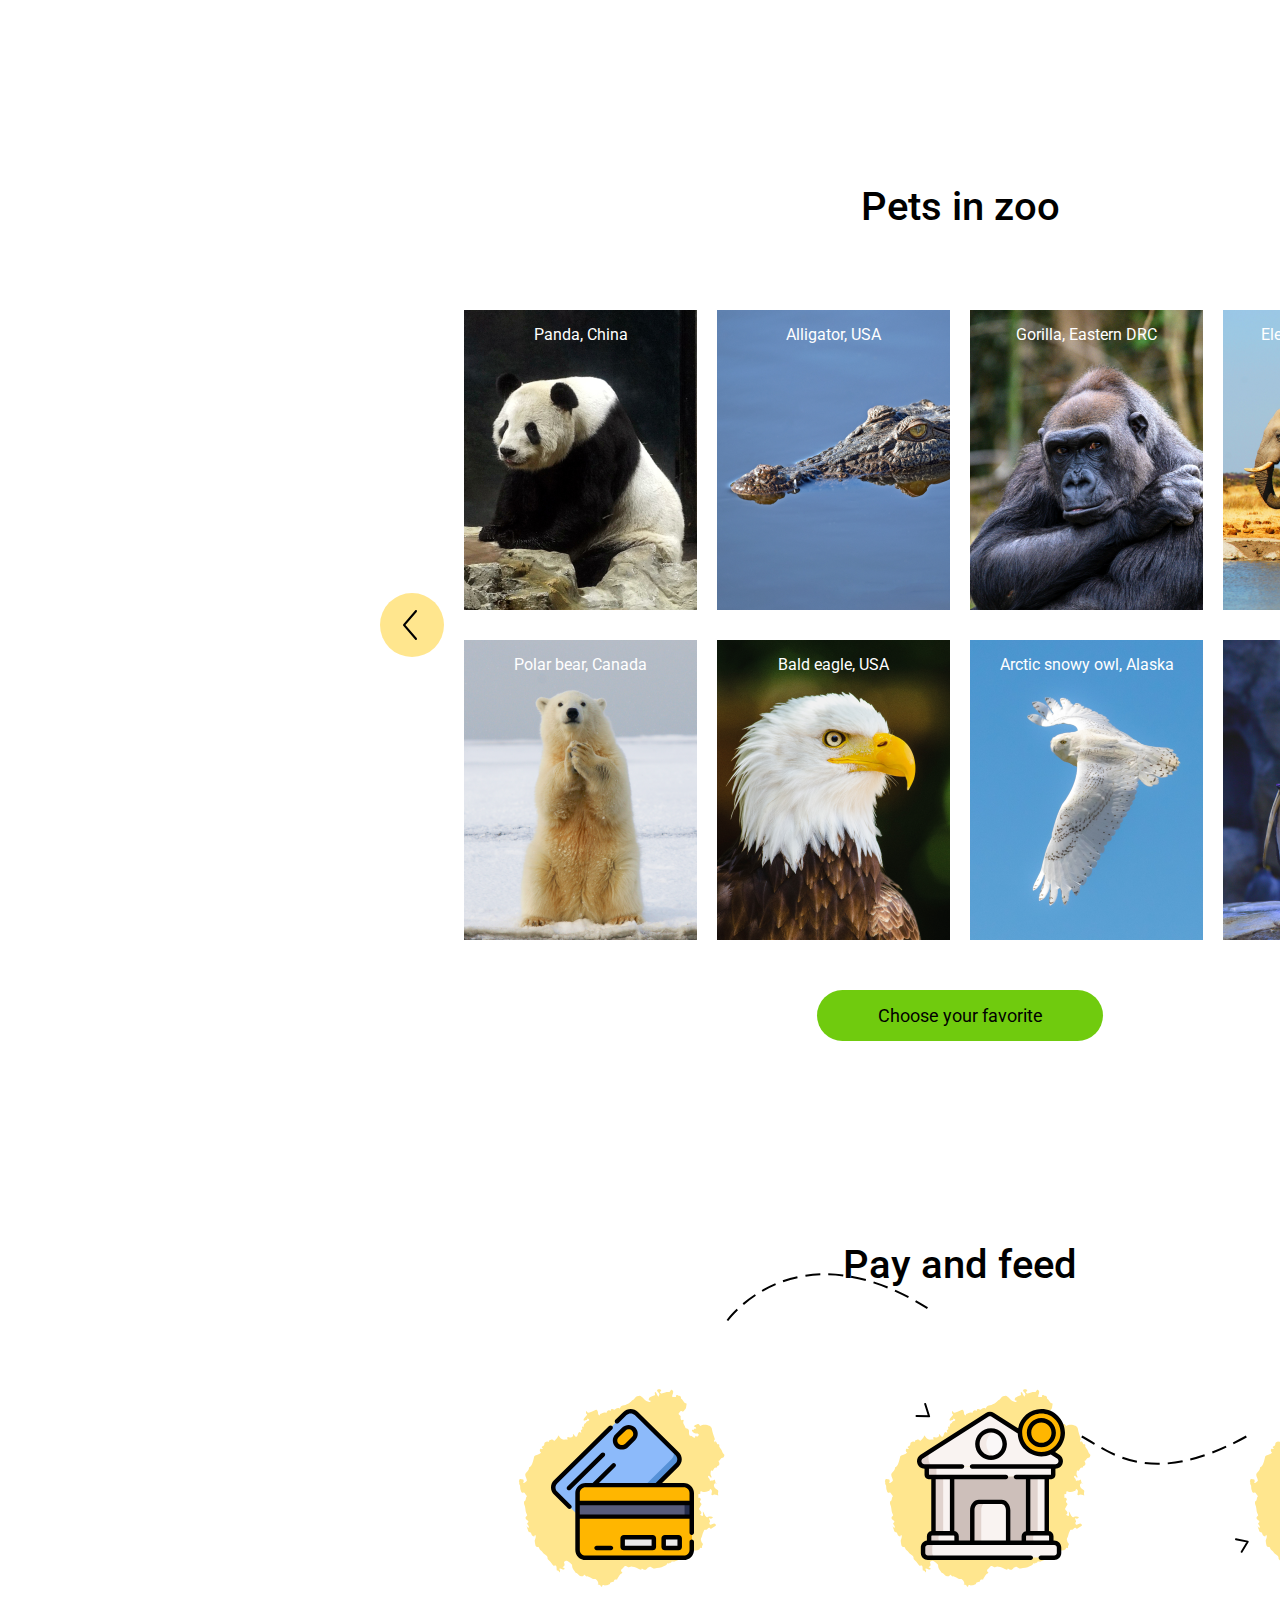
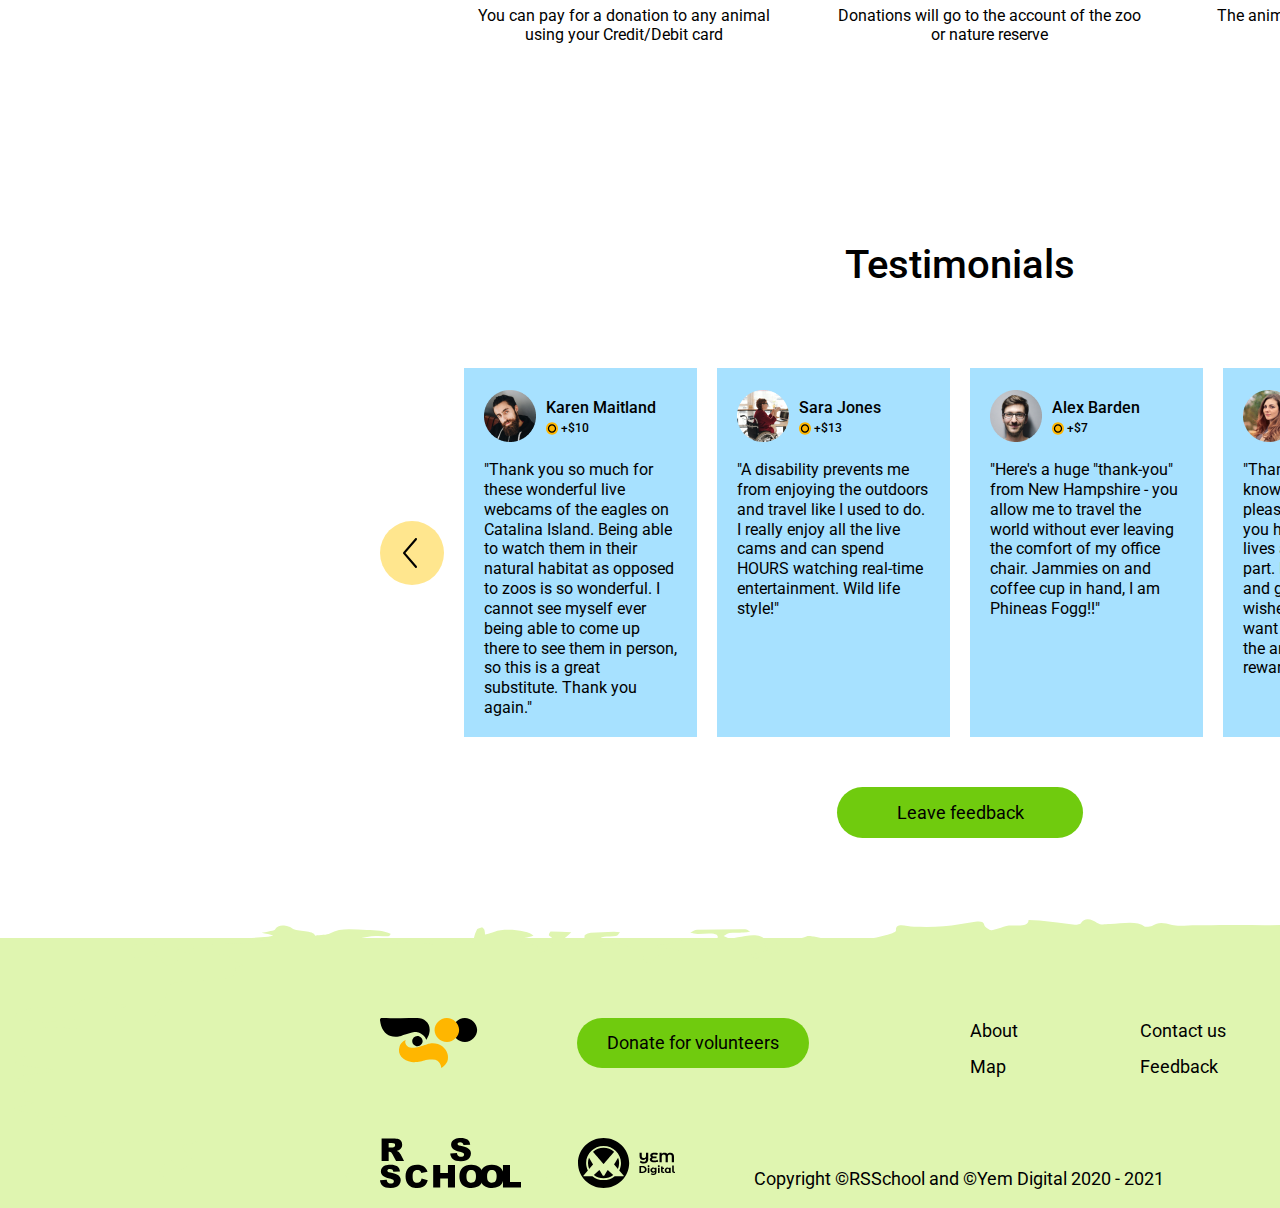
==== commit 85643b73: "feat: add testiminials 640" ====
--- a/online-zoo/index.html
+++ b/online-zoo/index.html
@@ -176,20 +176,20 @@
             <section class="pay-and-feed__content">
                 <h2 class="pay-and-feed__title">Pay and feed</h2>
                 <div class="pay-and-feed__grafic">
-                    <section class="pay-and-feed__block">
+                    <section class="pay-and-feed__block pay-and-feed__block--card">
                         <img class="pay-and-feed__bg" src="./assets/icons/vector-orange.svg" alt="">
                         <img class="pay-and-feed__img" src="./assets/icons/cards.svg" alt="from bank cards">
                         <p class="pay-and-feed__p">You can pay for a donation to any animal using your Credit/Debit card
                         </p>
                     </section>
-                    <section class="pay-and-feed__block">
+                    <section class="pay-and-feed__block pay-and-feed__block--bank">
                         <img class="pay-and-feed__bg" src="./assets/icons/vector-orange.svg" alt="">
                         <img class="pay-and-feed__img" src="./assets/icons/bank.svg" alt="to bank account of zoo">
                         <p class="pay-and-feed__p">Donations will go to the account of the zoo or nature reserve
                         </p>
                     </section>
-                    <section class="pay-and-feed__block">
-                        <img class="pay-and-feed__bg" src="./assets/icons/vector-orange.svg" alt="">
+                    <section class="pay-and-feed__block pay-and-feed__block--panda">
+                        <img class="pay-and-feed__bg pay-and-feed__bg--panda" src="./assets/icons/vector-orange.svg" alt="">
                         <img class="pay-and-feed__img-animal" src="./assets/icons/panda-eat.svg"
                             alt="result: happy panda eats bamboo">
                         <p class="pay-and-feed__p">The animal will receive a delicious treat during feeding hours
@@ -198,7 +198,8 @@
                 </div>
                 <img class="pay-and-feed__arrowhead" src="./assets/icons/arrowhead.svg" alt="">
                 <img class="pay-and-feed__arrowhead-up" src="./assets/icons/arrowhead-up.svg" alt="">
-                <img class="pay-and-feed__arrow-dotted" src="./assets/icons/arrow-dotted.svg" alt="">
+                <div class="pay-and-feed__arrow-dotted"></div>
+                <!-- <img class="pay-and-feed__arrow-dotted" src="./assets/icons/arrow-dotted.svg" alt=""> -->
             </section>
         </div>
 
@@ -206,7 +207,7 @@
             <section class="testimonials">
                 <h2 class="testimonials__title-h2">Testimonials</h2>
                 <section class="testimonials__content">
-                    <div class="pets-in-zoo__arrow-left"></div>
+                    <div class="testimonials__arrow-left"></div>
                     <ul class="testimonials__ul">
                         <li class="testimonials__elem">
                             <section class="testimonials__elem-top">
@@ -260,7 +261,7 @@
                                 me to travel the world without ever leaving the comfort of my office chair. Jammies on
                                 and coffee cup in hand, I am Phineas Fogg!!"</p>
                         </li>
-                        <li class="testimonials__elem">
+                        <li class="testimonials__elem testimonials__elem--4">
                             <section class="testimonials__elem-top">
                                 <img class="testimonials__elem-avatar" src="./assets/icons/hot-girl.png" width="52"
                                     height="52" alt="">
@@ -279,7 +280,7 @@
                                 small reward"</p>
                         </li>
                     </ul>
-                    <div class="pets-in-zoo__arrow-right"></div>
+                    <div class="testimonials__arrow-right"></div>
 
                 </section>
                 <button class="btn testimonials__btn-feedback">Leave feedback</button>
--- a/online-zoo/pages/landing/style.css
+++ b/online-zoo/pages/landing/style.css
@@ -644,6 +644,9 @@
     height: 405.09px;
     left: 726px;
     top: 132px;
+    background: url(../../assets/icons/arrow-dotted.svg) no-repeat;
+    /*! top: 238px; */
+    /* background-repeat: no-repeat; */
 
 }
 
@@ -707,6 +710,31 @@
 
 }
 
+.testimonials__arrow-left {
+    /* .pets-in-zoo__arrow-left { */
+    align-self: center;
+    width: 64px;
+    height: 64px;
+    background: url(../../assets/icons/arrow-left.svg);
+    transition: 0.3s linear;
+    /* } */
+
+}
+
+.testimonials__arrow-right {
+    /* .pets-in-zoo__arrow-right { */
+    align-self: center;
+    width: 64px;
+    height: 64px;
+    background: url(../../assets/icons/arrow-right.svg);
+    /* transform: rotate(-180deg); */
+    transition: 0.3s linear;
+    /* } */
+
+}
+
+
+
 .testimonials__btn-feedback {
     width: 246px;
     height: 51px;
@@ -722,8 +750,6 @@
     padding: 0;
     list-style: none;
     justify-content: space-between;
-
-
 }
 
 
@@ -1136,45 +1162,46 @@
         height: 300px;
         margin: 0 20px 30px 0;
     }
+
     .pets-in-zoo__li--gorilla,
-    .pets-in-zoo__li--owl{
+    .pets-in-zoo__li--owl {
         width: 187px;
         height: 300px;
         margin: 0 0 30px 0;
     }
 
 
-    .li-penguin {
-
-    }
+    .li-penguin {}
 
     .pets-in-zoo__img {
         width: 187px;
         background-size: cover;
     }
-    .pets-in-zoo__panda{
+
+    .pets-in-zoo__panda {
         background: url(../../assets/images/panda-640.png)
-
-    }
-    .pets-in-zoo__aligator{
+    }
+
+    .pets-in-zoo__aligator {
         background: url(../../assets/images/alligator-640.png)
-        
-    }
-    .pets-in-zoo__gorilla{
+    }
+
+    .pets-in-zoo__gorilla {
         background: url(../../assets/images/gorilla-640.png)
-        
-    }
-    .pets-in-zoo__polar-bear{
+    }
+
+    .pets-in-zoo__polar-bear {
         background: url(../../assets/images/pedo-bear-640.png)
-        
-    } 
-    .pets-in-zoo__eagle{
+    }
+
+    .pets-in-zoo__eagle {
         background: url(../../assets/images/eagle-640.png)
-        
-    }
-    .pets-in-zoo__owl{
+    }
+
+    .pets-in-zoo__owl {
         background: url(../../assets/images/owl-640.png)
     }
+
     .pets-in-zoo__arrow-right {
         width: 64px;
         height: 64px;
@@ -1195,7 +1222,171 @@
 
     /*#endregion Pets in zoo*/
 
-
+    /*#region Pay and feed*/
+
+    .pay-and-feed {
+        min-width: 640px;
+        height: 930px;
+        width: 100%;
+        overflow: hidden;
+    }
+
+    .pay-and-feed__content {
+        width: 536px;
+        height: 730px;
+        flex-wrap: wrap;
+    }
+
+    .pay-and-feed__grafic {
+        width: 536px;
+        height: 603px;
+        flex-wrap: wrap;
+        margin-top: 0px;
+    }
+    .pay-and-feed__block--card,
+    .pay-and-feed__block--bank {
+        margin-top: 14px;
+    }
+
+    .pay-and-feed__block {
+        width: 263px;
+        height: 295px;
+        margin-right: 0px;
+    }
+
+    .pay-and-feed__block--card,
+    .pay-and-feed__block--bank {
+        margin-top: 14px;
+    }
+
+    .pay-and-feed__panda {
+        margin-left: 136px;
+    }
+
+    .pay-and-feed__bg {
+        margin-left: -30px;
+    }
+
+    .pay-and-feed__img {
+        margin-left: -34px;
+    }
+
+    .pay-and-feed__p {
+        width: 192px;
+        height: 57px;
+        margin-left: 30px;
+    }
+
+    .pay-and-feed__block--bank {
+        position: relative;
+        left: 10px;
+    }
+
+    .pay-and-feed__block--panda {
+        position: relative;
+        left: 138px;
+    }
+
+    .pay-and-feed__img-animal {
+        left: 70px;
+    }
+
+    .pay-and-feed__arrow-dotted {
+        background-size: cover;
+        background: url(../../assets/images/arrow-dotted-640.svg);
+        width: 500.73px;
+        height: 500.15px;
+        left: 159px;
+        top: 168px;
+        background-repeat: no-repeat;
+        background-position: center;
+    }
+
+    .pay-and-feed__arrowhead {
+        display: none;
+    }
+
+    /*#endregion Pay and feed*/
+
+    /*#region Testimonials*/
+
+    .testimonials__wrapper {
+        min-width: 640px;
+        width: 100%;
+        height: 951px;
+    }
+
+    .testimonials {
+        width: 600px;
+        height: 951px;
+        overflow: hidden;
+    }
+
+    .testimonials__content {
+        height: 429px;
+        width: 100%;
+        margin: 0 auto 0;
+        justify-content: space-between;
+    }
+
+    .testimonials__elem--4 {
+        display: none;
+    }
+
+    .testimonials__arrow-left {
+        position: absolute;
+        width: 64px;
+        height: 64px;
+        left: calc(50% - 64px/2 - 42px);
+        top: 4535px;
+    }
+
+    .testimonials__arrow-right {
+
+        position: absolute;
+        width: 64px;
+        height: 64px;
+        left: calc(50% - 64px/2 + 42px);
+        top: 4535px;
+
+    }
+
+    .testimonials__elem-title {
+        width: 91px;
+        height: 57px;
+        margin: 0 0 0 8px;
+        justify-content: start;
+    }
+
+    .testimonials__btn-feedback {
+        position: relative;
+        width: 226px;
+        height: 51px;
+        top: 95px;
+    }
+
+    .testimonials__comment {
+        width: 147px;
+        height: 304px;
+        margin: 20px 20px 0 20px;
+
+    }
+
+    .testimonials__elem-top {
+        justify-content: start;
+    }
+
+    .testimonials__elem {
+        width: 187px;
+        height: 429px;
+        width: 187px;
+        height: 429px;
+    }
+
+    /*#endregion Testimonials*/
+
+
+   
 }
 
 /* #endregion media-640px */